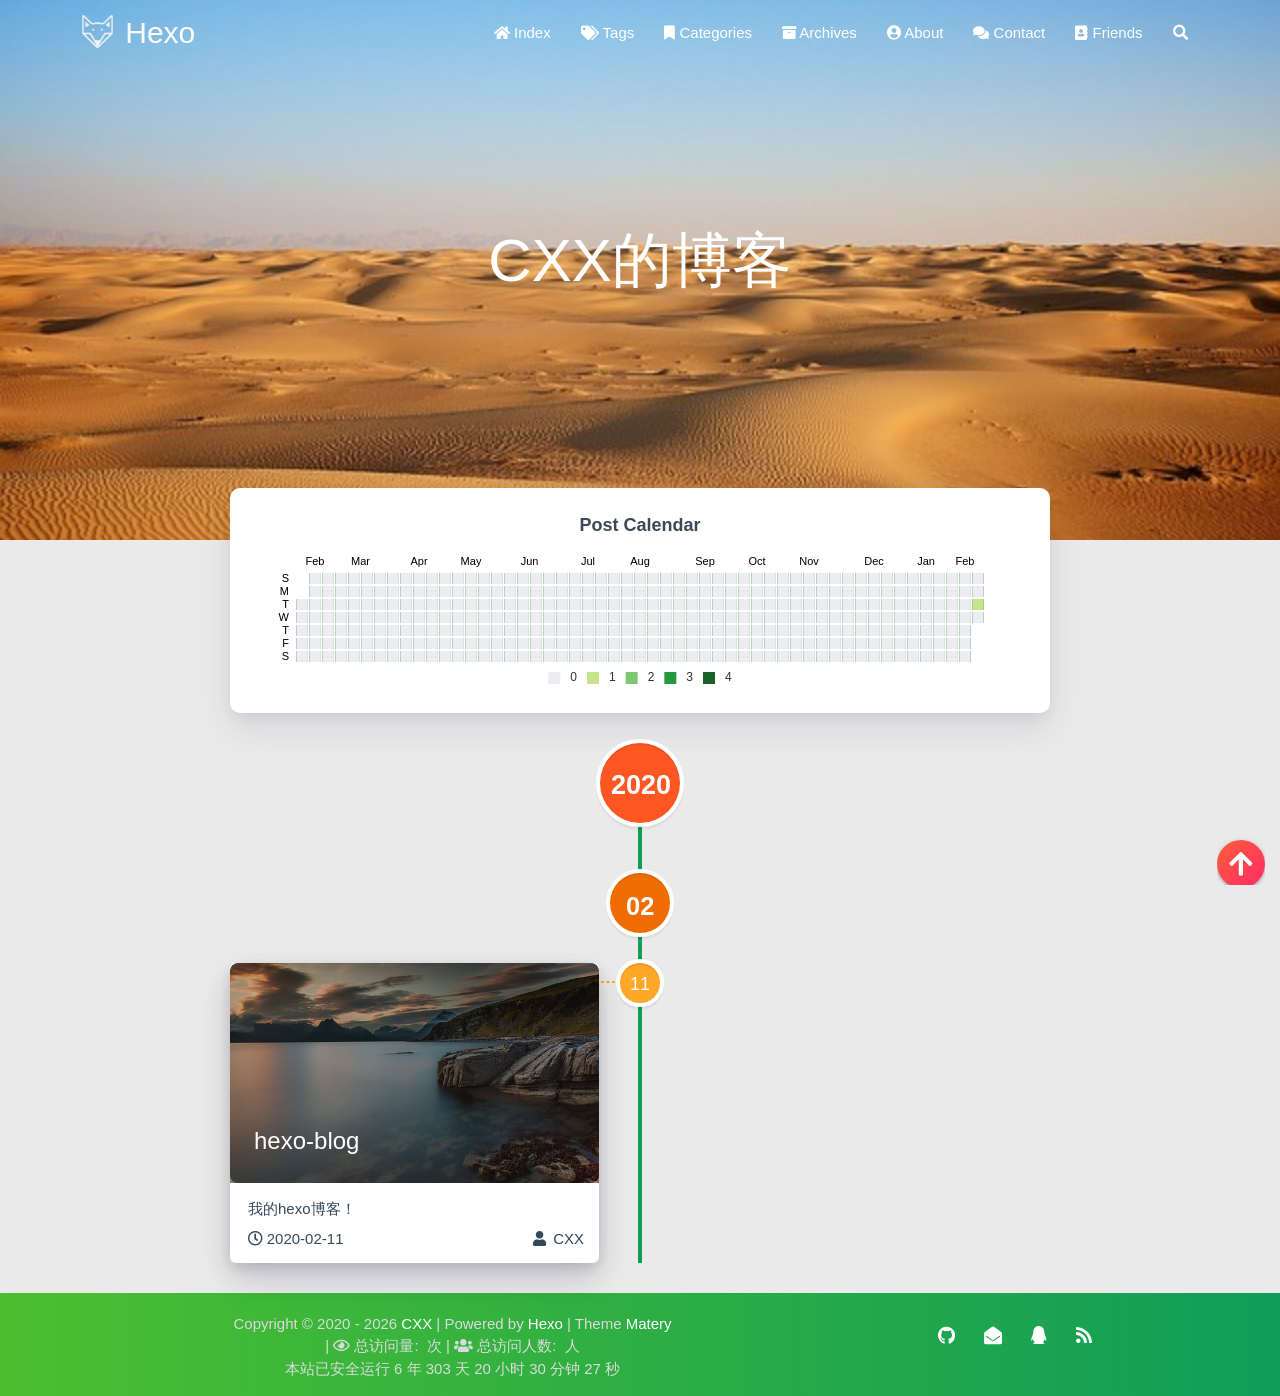
==== archives/index.html @ ce9bef46 "Site updated: 2020-02-12 09:27:45" ====
<!DOCTYPE HTML>
<html lang="">


<head>
    <meta charset="utf-8">
    <meta name="keywords" content="归档, Hexo">
    <meta name="description" content="归档 | Hexo">
    <meta http-equiv="X-UA-Compatible" content="IE=edge">
    <meta name="viewport" content="width=device-width, initial-scale=1.0, user-scalable=no">
    <meta name="renderer" content="webkit|ie-stand|ie-comp">
    <meta name="mobile-web-app-capable" content="yes">
    <meta name="format-detection" content="telephone=no">
    <meta name="apple-mobile-web-app-capable" content="yes">
    <meta name="apple-mobile-web-app-status-bar-style" content="black-translucent">
    <title>归档 | Hexo</title>
    <link rel="icon" type="image/png" href="/favicon.png">

    <link rel="stylesheet" type="text/css" href="/libs/awesome/css/all.css">
    <link rel="stylesheet" type="text/css" href="/libs/materialize/materialize.min.css">
    <link rel="stylesheet" type="text/css" href="/libs/aos/aos.css">
    <link rel="stylesheet" type="text/css" href="/libs/animate/animate.min.css">
    <link rel="stylesheet" type="text/css" href="/libs/lightGallery/css/lightgallery.min.css">
    <link rel="stylesheet" type="text/css" href="/css/matery.css">
    <link rel="stylesheet" type="text/css" href="/css/my.css">

    <script src="/libs/jquery/jquery.min.js"></script>
    
<meta name="generator" content="Hexo 4.2.0"><link rel="stylesheet" href="/css/prism-tomorrow.css" type="text/css"></head>


<body>
    <header class="navbar-fixed">
    <nav id="headNav" class="bg-color nav-transparent">
        <div id="navContainer" class="nav-wrapper container">
            <div class="brand-logo">
                <a href="/" class="waves-effect waves-light">
                    
                    <img src="/medias/logo.png" class="logo-img" alt="LOGO">
                    
                    <span class="logo-span">Hexo</span>
                </a>
            </div>
            

<a href="#" data-target="mobile-nav" class="sidenav-trigger button-collapse"><i class="fas fa-bars"></i></a>
<ul class="right nav-menu">
  
  <li class="hide-on-med-and-down nav-item">
    
    <a href="/" class="waves-effect waves-light">
      
      <i class="fas fa-home" style="zoom: 0.6;"></i>
      
      <span>Index</span>
    </a>
    
  </li>
  
  <li class="hide-on-med-and-down nav-item">
    
    <a href="/tags" class="waves-effect waves-light">
      
      <i class="fas fa-tags" style="zoom: 0.6;"></i>
      
      <span>Tags</span>
    </a>
    
  </li>
  
  <li class="hide-on-med-and-down nav-item">
    
    <a href="/categories" class="waves-effect waves-light">
      
      <i class="fas fa-bookmark" style="zoom: 0.6;"></i>
      
      <span>Categories</span>
    </a>
    
  </li>
  
  <li class="hide-on-med-and-down nav-item">
    
    <a href="/archives" class="waves-effect waves-light">
      
      <i class="fas fa-archive" style="zoom: 0.6;"></i>
      
      <span>Archives</span>
    </a>
    
  </li>
  
  <li class="hide-on-med-and-down nav-item">
    
    <a href="/about" class="waves-effect waves-light">
      
      <i class="fas fa-user-circle" style="zoom: 0.6;"></i>
      
      <span>About</span>
    </a>
    
  </li>
  
  <li class="hide-on-med-and-down nav-item">
    
    <a href="/contact" class="waves-effect waves-light">
      
      <i class="fas fa-comments" style="zoom: 0.6;"></i>
      
      <span>Contact</span>
    </a>
    
  </li>
  
  <li class="hide-on-med-and-down nav-item">
    
    <a href="/friends" class="waves-effect waves-light">
      
      <i class="fas fa-address-book" style="zoom: 0.6;"></i>
      
      <span>Friends</span>
    </a>
    
  </li>
  
  <li>
    <a href="#searchModal" class="modal-trigger waves-effect waves-light">
      <i id="searchIcon" class="fas fa-search" title="搜索" style="zoom: 0.85;"></i>
    </a>
  </li>
</ul>

<div id="mobile-nav" class="side-nav sidenav">

    <div class="mobile-head bg-color">
        
        <img src="/medias/logo.png" class="logo-img circle responsive-img">
        
        <div class="logo-name">Hexo</div>
        <div class="logo-desc">
            
            Never really desperate, only the lost of the soul.
            
        </div>
    </div>

    

    <ul class="menu-list mobile-menu-list">
        
        <li class="m-nav-item">
	  
		<a href="/" class="waves-effect waves-light">
			
			    <i class="fa-fw fas fa-home"></i>
			
			Index
		</a>
          
        </li>
        
        <li class="m-nav-item">
	  
		<a href="/tags" class="waves-effect waves-light">
			
			    <i class="fa-fw fas fa-tags"></i>
			
			Tags
		</a>
          
        </li>
        
        <li class="m-nav-item">
	  
		<a href="/categories" class="waves-effect waves-light">
			
			    <i class="fa-fw fas fa-bookmark"></i>
			
			Categories
		</a>
          
        </li>
        
        <li class="m-nav-item">
	  
		<a href="/archives" class="waves-effect waves-light">
			
			    <i class="fa-fw fas fa-archive"></i>
			
			Archives
		</a>
          
        </li>
        
        <li class="m-nav-item">
	  
		<a href="/about" class="waves-effect waves-light">
			
			    <i class="fa-fw fas fa-user-circle"></i>
			
			About
		</a>
          
        </li>
        
        <li class="m-nav-item">
	  
		<a href="/contact" class="waves-effect waves-light">
			
			    <i class="fa-fw fas fa-comments"></i>
			
			Contact
		</a>
          
        </li>
        
        <li class="m-nav-item">
	  
		<a href="/friends" class="waves-effect waves-light">
			
			    <i class="fa-fw fas fa-address-book"></i>
			
			Friends
		</a>
          
        </li>
        
        
        <li><div class="divider"></div></li>
        <li>
            <a href="https://github.com/blinkfox/hexo-theme-matery" class="waves-effect waves-light" target="_blank">
                <i class="fab fa-github-square fa-fw"></i>Fork Me
            </a>
        </li>
        
    </ul>
</div>

        </div>

        
            <style>
    .nav-transparent .github-corner {
        display: none !important;
    }

    .github-corner {
        position: absolute;
        z-index: 10;
        top: 0;
        right: 0;
        border: 0;
        transform: scale(1.1);
    }

    .github-corner svg {
        color: #0f9d58;
        fill: #fff;
        height: 64px;
        width: 64px;
    }

    .github-corner:hover .octo-arm {
        animation: a 0.56s ease-in-out;
    }

    .github-corner .octo-arm {
        animation: none;
    }

    @keyframes a {
        0%,
        to {
            transform: rotate(0);
        }
        20%,
        60% {
            transform: rotate(-25deg);
        }
        40%,
        80% {
            transform: rotate(10deg);
        }
    }
</style>

<a href="https://github.com/blinkfox/hexo-theme-matery" class="github-corner tooltipped hide-on-med-and-down" target="_blank"
   data-tooltip="Fork Me" data-position="left" data-delay="50">
    <svg viewBox="0 0 250 250" aria-hidden="true">
        <path d="M0,0 L115,115 L130,115 L142,142 L250,250 L250,0 Z"></path>
        <path d="M128.3,109.0 C113.8,99.7 119.0,89.6 119.0,89.6 C122.0,82.7 120.5,78.6 120.5,78.6 C119.2,72.0 123.4,76.3 123.4,76.3 C127.3,80.9 125.5,87.3 125.5,87.3 C122.9,97.6 130.6,101.9 134.4,103.2"
              fill="currentColor" style="transform-origin: 130px 106px;" class="octo-arm"></path>
        <path d="M115.0,115.0 C114.9,115.1 118.7,116.5 119.8,115.4 L133.7,101.6 C136.9,99.2 139.9,98.4 142.2,98.6 C133.8,88.0 127.5,74.4 143.8,58.0 C148.5,53.4 154.0,51.2 159.7,51.0 C160.3,49.4 163.2,43.6 171.4,40.1 C171.4,40.1 176.1,42.5 178.8,56.2 C183.1,58.6 187.2,61.8 190.9,65.4 C194.5,69.0 197.7,73.2 200.1,77.6 C213.8,80.2 216.3,84.9 216.3,84.9 C212.7,93.1 206.9,96.0 205.4,96.6 C205.1,102.4 203.0,107.8 198.3,112.5 C181.9,128.9 168.3,122.5 157.7,114.1 C157.9,116.9 156.7,120.9 152.7,124.9 L141.0,136.5 C139.8,137.7 141.6,141.9 141.8,141.8 Z"
              fill="currentColor" class="octo-body"></path>
    </svg>
</a>
        
    </nav>

</header>

    <div class="bg-cover pd-header about-cover">
    <div class="container">
    <div class="row">
    <div class="col s10 offset-s1 m8 offset-m2 l8 offset-l2">
        <div class="brand">
            <div class="title center-align">
                
                CXX的博客
                
            </div>

            <div class="description center-align">
                
                
                
            </div>
        </div>
    </div>
</div>


<script>
    // 每天切换 banner 图.  Switch banner image every day.
    $('.bg-cover').css('background-image', 'url(/medias/banner/' + new Date().getDay() + '.jpg)');
</script>


    </div>
</div>

<main class="content">

    
    <div class="container archive-calendar">
    <div class="card">
        <div id="post-calendar" class="card-content"></div>
    </div>
</div>

<script type="text/javascript" src="/libs/echarts/echarts.min.js"></script>
<script type="text/javascript">
    let myChart = echarts.init(document.getElementById('post-calendar'));

    

    let option = {
        title: {
            top: 0,
            text: 'Post Calendar',
            left: 'center',
            textStyle: {
                color: '#3C4858'
            }
        },
        tooltip: {
            padding: 10,
            backgroundColor: '#555',
            borderColor: '#777',
            borderWidth: 1,
            formatter: function (obj) {
                var value = obj.value;
                return '<div style="font-size: 14px;">' + value[0] + '：' + value[1] + '</div>';
            }
        },
        visualMap: {
            show: true,
            showLabel: true,
            categories: [0, 1, 2, 3, 4],
            calculable: true,
            inRange: {
                symbol: 'rect',
                color: ['#ebedf0', '#c6e48b', '#7bc96f', '#239a3b', '#196127']
            },
            itemWidth: 12,
            itemHeight: 12,
            orient: 'horizontal',
            left: 'center',
            bottom: 0
        },
        calendar: [{
            left: 'center',
            range: ["2019-02-12", "2020-02-12"],
            cellSize: [13, 13],
            splitLine: {
                show: false
            },
            itemStyle: {
                color: '#196127',
                borderColor: '#fff',
                borderWidth: 2
            },
            yearLabel: {
                show: false
            },
            monthLabel: {
                nameMap: 'en',
                fontSize: 11
            },
            dayLabel: {
                formatter: '{start}  1st',
                nameMap: 'en',
                fontSize: 11
            }
        }],
        series: [{
            type: 'heatmap',
            coordinateSystem: 'calendar',
            calendarIndex: 0,
            data: [["2019-02-12", 0], ["2019-02-13", 0], ["2019-02-14", 0], ["2019-02-15", 0], ["2019-02-16", 0], ["2019-02-17", 0], ["2019-02-18", 0], ["2019-02-19", 0], ["2019-02-20", 0], ["2019-02-21", 0], ["2019-02-22", 0], ["2019-02-23", 0], ["2019-02-24", 0], ["2019-02-25", 0], ["2019-02-26", 0], ["2019-02-27", 0], ["2019-02-28", 0], ["2019-03-01", 0], ["2019-03-02", 0], ["2019-03-03", 0], ["2019-03-04", 0], ["2019-03-05", 0], ["2019-03-06", 0], ["2019-03-07", 0], ["2019-03-08", 0], ["2019-03-09", 0], ["2019-03-10", 0], ["2019-03-11", 0], ["2019-03-12", 0], ["2019-03-13", 0], ["2019-03-14", 0], ["2019-03-15", 0], ["2019-03-16", 0], ["2019-03-17", 0], ["2019-03-18", 0], ["2019-03-19", 0], ["2019-03-20", 0], ["2019-03-21", 0], ["2019-03-22", 0], ["2019-03-23", 0], ["2019-03-24", 0], ["2019-03-25", 0], ["2019-03-26", 0], ["2019-03-27", 0], ["2019-03-28", 0], ["2019-03-29", 0], ["2019-03-30", 0], ["2019-03-31", 0], ["2019-04-01", 0], ["2019-04-02", 0], ["2019-04-03", 0], ["2019-04-04", 0], ["2019-04-05", 0], ["2019-04-06", 0], ["2019-04-07", 0], ["2019-04-08", 0], ["2019-04-09", 0], ["2019-04-10", 0], ["2019-04-11", 0], ["2019-04-12", 0], ["2019-04-13", 0], ["2019-04-14", 0], ["2019-04-15", 0], ["2019-04-16", 0], ["2019-04-17", 0], ["2019-04-18", 0], ["2019-04-19", 0], ["2019-04-20", 0], ["2019-04-21", 0], ["2019-04-22", 0], ["2019-04-23", 0], ["2019-04-24", 0], ["2019-04-25", 0], ["2019-04-26", 0], ["2019-04-27", 0], ["2019-04-28", 0], ["2019-04-29", 0], ["2019-04-30", 0], ["2019-05-01", 0], ["2019-05-02", 0], ["2019-05-03", 0], ["2019-05-04", 0], ["2019-05-05", 0], ["2019-05-06", 0], ["2019-05-07", 0], ["2019-05-08", 0], ["2019-05-09", 0], ["2019-05-10", 0], ["2019-05-11", 0], ["2019-05-12", 0], ["2019-05-13", 0], ["2019-05-14", 0], ["2019-05-15", 0], ["2019-05-16", 0], ["2019-05-17", 0], ["2019-05-18", 0], ["2019-05-19", 0], ["2019-05-20", 0], ["2019-05-21", 0], ["2019-05-22", 0], ["2019-05-23", 0], ["2019-05-24", 0], ["2019-05-25", 0], ["2019-05-26", 0], ["2019-05-27", 0], ["2019-05-28", 0], ["2019-05-29", 0], ["2019-05-30", 0], ["2019-05-31", 0], ["2019-06-01", 0], ["2019-06-02", 0], ["2019-06-03", 0], ["2019-06-04", 0], ["2019-06-05", 0], ["2019-06-06", 0], ["2019-06-07", 0], ["2019-06-08", 0], ["2019-06-09", 0], ["2019-06-10", 0], ["2019-06-11", 0], ["2019-06-12", 0], ["2019-06-13", 0], ["2019-06-14", 0], ["2019-06-15", 0], ["2019-06-16", 0], ["2019-06-17", 0], ["2019-06-18", 0], ["2019-06-19", 0], ["2019-06-20", 0], ["2019-06-21", 0], ["2019-06-22", 0], ["2019-06-23", 0], ["2019-06-24", 0], ["2019-06-25", 0], ["2019-06-26", 0], ["2019-06-27", 0], ["2019-06-28", 0], ["2019-06-29", 0], ["2019-06-30", 0], ["2019-07-01", 0], ["2019-07-02", 0], ["2019-07-03", 0], ["2019-07-04", 0], ["2019-07-05", 0], ["2019-07-06", 0], ["2019-07-07", 0], ["2019-07-08", 0], ["2019-07-09", 0], ["2019-07-10", 0], ["2019-07-11", 0], ["2019-07-12", 0], ["2019-07-13", 0], ["2019-07-14", 0], ["2019-07-15", 0], ["2019-07-16", 0], ["2019-07-17", 0], ["2019-07-18", 0], ["2019-07-19", 0], ["2019-07-20", 0], ["2019-07-21", 0], ["2019-07-22", 0], ["2019-07-23", 0], ["2019-07-24", 0], ["2019-07-25", 0], ["2019-07-26", 0], ["2019-07-27", 0], ["2019-07-28", 0], ["2019-07-29", 0], ["2019-07-30", 0], ["2019-07-31", 0], ["2019-08-01", 0], ["2019-08-02", 0], ["2019-08-03", 0], ["2019-08-04", 0], ["2019-08-05", 0], ["2019-08-06", 0], ["2019-08-07", 0], ["2019-08-08", 0], ["2019-08-09", 0], ["2019-08-10", 0], ["2019-08-11", 0], ["2019-08-12", 0], ["2019-08-13", 0], ["2019-08-14", 0], ["2019-08-15", 0], ["2019-08-16", 0], ["2019-08-17", 0], ["2019-08-18", 0], ["2019-08-19", 0], ["2019-08-20", 0], ["2019-08-21", 0], ["2019-08-22", 0], ["2019-08-23", 0], ["2019-08-24", 0], ["2019-08-25", 0], ["2019-08-26", 0], ["2019-08-27", 0], ["2019-08-28", 0], ["2019-08-29", 0], ["2019-08-30", 0], ["2019-08-31", 0], ["2019-09-01", 0], ["2019-09-02", 0], ["2019-09-03", 0], ["2019-09-04", 0], ["2019-09-05", 0], ["2019-09-06", 0], ["2019-09-07", 0], ["2019-09-08", 0], ["2019-09-09", 0], ["2019-09-10", 0], ["2019-09-11", 0], ["2019-09-12", 0], ["2019-09-13", 0], ["2019-09-14", 0], ["2019-09-15", 0], ["2019-09-16", 0], ["2019-09-17", 0], ["2019-09-18", 0], ["2019-09-19", 0], ["2019-09-20", 0], ["2019-09-21", 0], ["2019-09-22", 0], ["2019-09-23", 0], ["2019-09-24", 0], ["2019-09-25", 0], ["2019-09-26", 0], ["2019-09-27", 0], ["2019-09-28", 0], ["2019-09-29", 0], ["2019-09-30", 0], ["2019-10-01", 0], ["2019-10-02", 0], ["2019-10-03", 0], ["2019-10-04", 0], ["2019-10-05", 0], ["2019-10-06", 0], ["2019-10-07", 0], ["2019-10-08", 0], ["2019-10-09", 0], ["2019-10-10", 0], ["2019-10-11", 0], ["2019-10-12", 0], ["2019-10-13", 0], ["2019-10-14", 0], ["2019-10-15", 0], ["2019-10-16", 0], ["2019-10-17", 0], ["2019-10-18", 0], ["2019-10-19", 0], ["2019-10-20", 0], ["2019-10-21", 0], ["2019-10-22", 0], ["2019-10-23", 0], ["2019-10-24", 0], ["2019-10-25", 0], ["2019-10-26", 0], ["2019-10-27", 0], ["2019-10-28", 0], ["2019-10-29", 0], ["2019-10-30", 0], ["2019-10-31", 0], ["2019-11-01", 0], ["2019-11-02", 0], ["2019-11-03", 0], ["2019-11-04", 0], ["2019-11-05", 0], ["2019-11-06", 0], ["2019-11-07", 0], ["2019-11-08", 0], ["2019-11-09", 0], ["2019-11-10", 0], ["2019-11-11", 0], ["2019-11-12", 0], ["2019-11-13", 0], ["2019-11-14", 0], ["2019-11-15", 0], ["2019-11-16", 0], ["2019-11-17", 0], ["2019-11-18", 0], ["2019-11-19", 0], ["2019-11-20", 0], ["2019-11-21", 0], ["2019-11-22", 0], ["2019-11-23", 0], ["2019-11-24", 0], ["2019-11-25", 0], ["2019-11-26", 0], ["2019-11-27", 0], ["2019-11-28", 0], ["2019-11-29", 0], ["2019-11-30", 0], ["2019-12-01", 0], ["2019-12-02", 0], ["2019-12-03", 0], ["2019-12-04", 0], ["2019-12-05", 0], ["2019-12-06", 0], ["2019-12-07", 0], ["2019-12-08", 0], ["2019-12-09", 0], ["2019-12-10", 0], ["2019-12-11", 0], ["2019-12-12", 0], ["2019-12-13", 0], ["2019-12-14", 0], ["2019-12-15", 0], ["2019-12-16", 0], ["2019-12-17", 0], ["2019-12-18", 0], ["2019-12-19", 0], ["2019-12-20", 0], ["2019-12-21", 0], ["2019-12-22", 0], ["2019-12-23", 0], ["2019-12-24", 0], ["2019-12-25", 0], ["2019-12-26", 0], ["2019-12-27", 0], ["2019-12-28", 0], ["2019-12-29", 0], ["2019-12-30", 0], ["2019-12-31", 0], ["2020-01-01", 0], ["2020-01-02", 0], ["2020-01-03", 0], ["2020-01-04", 0], ["2020-01-05", 0], ["2020-01-06", 0], ["2020-01-07", 0], ["2020-01-08", 0], ["2020-01-09", 0], ["2020-01-10", 0], ["2020-01-11", 0], ["2020-01-12", 0], ["2020-01-13", 0], ["2020-01-14", 0], ["2020-01-15", 0], ["2020-01-16", 0], ["2020-01-17", 0], ["2020-01-18", 0], ["2020-01-19", 0], ["2020-01-20", 0], ["2020-01-21", 0], ["2020-01-22", 0], ["2020-01-23", 0], ["2020-01-24", 0], ["2020-01-25", 0], ["2020-01-26", 0], ["2020-01-27", 0], ["2020-01-28", 0], ["2020-01-29", 0], ["2020-01-30", 0], ["2020-01-31", 0], ["2020-02-01", 0], ["2020-02-02", 0], ["2020-02-03", 0], ["2020-02-04", 0], ["2020-02-05", 0], ["2020-02-06", 0], ["2020-02-07", 0], ["2020-02-08", 0], ["2020-02-09", 0], ["2020-02-10", 0], ["2020-02-11", 1], ["2020-02-12", 0]]
        }]

    };

    myChart.setOption(option);
</script>
    

    

    <div id="cd-timeline" class="container">
        
        <div class="cd-timeline-block">

            
            
            
            <div class="cd-timeline-img year" data-aos="zoom-in-up">
                <a href="/archives/2020">2020</a>
            </div>
            

            
            
            
            <div class="cd-timeline-img month" data-aos="zoom-in-up">
                <a href="/archives/2020/02">02</a>
            </div>
            

            
            <div class="cd-timeline-img day" data-aos="zoom-in-up">
                <span>11</span>
            </div>
            <article class="cd-timeline-content" data-aos="fade-up">
                <div class="article col s12 m6">
                    <div class="card">
                        <a href="/2020/02/11/hexo-blog/">
                            <div class="card-image">
                                
                                
                                <img src="/medias/featureimages/21.jpg" class="responsive-img" alt="hexo-blog">
                                
                                <span class="card-title">hexo-blog</span>
                            </div>
                        </a>
                        <div class="card-content article-content">
                            <div class="summary block-with-text">
                                
                                    我的hexo博客！


                                
                            </div>
                            <div class="publish-info">
                                <span class="publish-date">
                                    <i class="far fa-clock fa-fw icon-date"></i>2020-02-11
                                </span>
                                <span class="publish-author">
                                    
                                    <i class="fas fa-user fa-fw"></i>
                                    CXX
                                    
                                </span>
                            </div>
                        </div>

                        
                    </div>
                </div>
            </article>
        </div>
        
    </div>

</main>




    <footer class="page-footer bg-color">
    
    <div class="container row center-align" style="margin-bottom: 15px !important;">
        <div class="col s12 m8 l8 copy-right">
            Copyright&nbsp;&copy;
            <span id="year">2020</span>
            <a href="http://yoursite.com" target="_blank">CXX</a>
            |&nbsp;Powered by&nbsp;<a href="https://hexo.io/" target="_blank">Hexo</a>
            |&nbsp;Theme&nbsp;<a href="https://github.com/blinkfox/hexo-theme-matery" target="_blank">Matery</a>
            <br>
            
            
            
            
            
            
            <span id="busuanzi_container_site_pv">
                |&nbsp;<i class="far fa-eye"></i>&nbsp;总访问量:&nbsp;<span id="busuanzi_value_site_pv"
                    class="white-color"></span>&nbsp;次
            </span>
            
            
            <span id="busuanzi_container_site_uv">
                |&nbsp;<i class="fas fa-users"></i>&nbsp;总访问人数:&nbsp;<span id="busuanzi_value_site_uv"
                    class="white-color"></span>&nbsp;人
            </span>
            
            <br>
            
            <span id="sitetime">载入运行时间...</span>
            <script>
                function siteTime() {
                    var seconds = 1000;
                    var minutes = seconds * 60;
                    var hours = minutes * 60;
                    var days = hours * 24;
                    var years = days * 365;
                    var today = new Date();
                    var startYear = "2020";
                    var startMonth = "2";
                    var startDate = "09";
                    var startHour = "10";
                    var startMinute = "45";
                    var startSecond = "0";
                    var todayYear = today.getFullYear();
                    var todayMonth = today.getMonth() + 1;
                    var todayDate = today.getDate();
                    var todayHour = today.getHours();
                    var todayMinute = today.getMinutes();
                    var todaySecond = today.getSeconds();
                    var t1 = Date.UTC(startYear, startMonth, startDate, startHour, startMinute, startSecond);
                    var t2 = Date.UTC(todayYear, todayMonth, todayDate, todayHour, todayMinute, todaySecond);
                    var diff = t2 - t1;
                    var diffYears = Math.floor(diff / years);
                    var diffDays = Math.floor((diff / days) - diffYears * 365);
                    var diffHours = Math.floor((diff - (diffYears * 365 + diffDays) * days) / hours);
                    var diffMinutes = Math.floor((diff - (diffYears * 365 + diffDays) * days - diffHours * hours) /
                        minutes);
                    var diffSeconds = Math.floor((diff - (diffYears * 365 + diffDays) * days - diffHours * hours -
                        diffMinutes * minutes) / seconds);
                    if (startYear == todayYear) {
                        document.getElementById("year").innerHTML = todayYear;
                        document.getElementById("sitetime").innerHTML = "本站已安全运行 " + diffDays + " 天 " + diffHours +
                            " 小时 " + diffMinutes + " 分钟 " + diffSeconds + " 秒";
                    } else {
                        document.getElementById("year").innerHTML = startYear + " - " + todayYear;
                        document.getElementById("sitetime").innerHTML = "本站已安全运行 " + diffYears + " 年 " + diffDays +
                            " 天 " + diffHours + " 小时 " + diffMinutes + " 分钟 " + diffSeconds + " 秒";
                    }
                }
                setInterval(siteTime, 1000);
            </script>
            
            <br>
            
        </div>
        <div class="col s12 m4 l4 social-link social-statis">
    <a href="https://github.com/blinkfox" class="tooltipped" target="_blank" data-tooltip="访问我的GitHub" data-position="top" data-delay="50">
        <i class="fab fa-github"></i>
    </a>



    <a href="mailto:1181062873@qq.com" class="tooltipped" target="_blank" data-tooltip="邮件联系我" data-position="top" data-delay="50">
        <i class="fas fa-envelope-open"></i>
    </a>







    <a href="tencent://AddContact/?fromId=50&fromSubId=1&subcmd=all&uin=1181062873" class="tooltipped" target="_blank" data-tooltip="QQ联系我: 1181062873" data-position="top" data-delay="50">
        <i class="fab fa-qq"></i>
    </a>







    <a href="/atom.xml" class="tooltipped" target="_blank" data-tooltip="RSS 订阅" data-position="top" data-delay="50">
        <i class="fas fa-rss"></i>
    </a>

</div>
    </div>
</footer>

<div class="progress-bar"></div>


    <!-- 搜索遮罩框 -->
<div id="searchModal" class="modal">
    <div class="modal-content">
        <div class="search-header">
            <span class="title"><i class="fas fa-search"></i>&nbsp;&nbsp;搜索</span>
            <input type="search" id="searchInput" name="s" placeholder="请输入搜索的关键字"
                   class="search-input">
        </div>
        <div id="searchResult"></div>
    </div>
</div>

<script src="/js/search.js"></script>
<script type="text/javascript">
$(function () {
    searchFunc("/" + "search.xml", 'searchInput', 'searchResult');
});
</script>
    <!-- 回到顶部按钮 -->
<div id="backTop" class="top-scroll">
    <a class="btn-floating btn-large waves-effect waves-light" href="#!">
        <i class="fas fa-arrow-up"></i>
    </a>
</div>


    <script src="/libs/materialize/materialize.min.js"></script>
    <script src="/libs/masonry/masonry.pkgd.min.js"></script>
    <script src="/libs/aos/aos.js"></script>
    <script src="/libs/scrollprogress/scrollProgress.min.js"></script>
    <script src="/libs/lightGallery/js/lightgallery-all.min.js"></script>
    <script src="/js/matery.js"></script>

    <!-- Global site tag (gtag.js) - Google Analytics -->


    <!-- Baidu Analytics -->

    <!-- Baidu Push -->

<script>
    (function () {
        var bp = document.createElement('script');
        var curProtocol = window.location.protocol.split(':')[0];
        if (curProtocol === 'https') {
            bp.src = 'https://zz.bdstatic.com/linksubmit/push.js';
        } else {
            bp.src = 'http://push.zhanzhang.baidu.com/push.js';
        }
        var s = document.getElementsByTagName("script")[0];
        s.parentNode.insertBefore(bp, s);
    })();
</script>

    
    <script src="/libs/others/clicklove.js" async="async"></script>
    
    
    <script async src="/libs/others/busuanzi.pure.mini.js"></script>
    

    

    

    

    

    
    
    
    <script src="/libs/instantpage/instantpage.js" type="module"></script>
    

</body>

</html>
---- libs/lightGallery/css/lightgallery.min.css ----
.lg-sub-html,.lg-toolbar{background-color:rgba(0,0,0,.45)}@font-face{font-family:lg;src:url(../fonts/lg.eot?n1z373);src:url(../fonts/lg.eot?#iefixn1z373) format("embedded-opentype"),url(../fonts/lg.woff?n1z373) format("woff"),url(../fonts/lg.ttf?n1z373) format("truetype"),url(../fonts/lg.svg?n1z373#lg) format("svg");font-weight:400;font-style:normal}.lg-icon{font-family:lg;speak:none;font-style:normal;font-weight:400;font-variant:normal;text-transform:none;line-height:1;-webkit-font-smoothing:antialiased;-moz-osx-font-smoothing:grayscale}.lg-actions .lg-next,.lg-actions .lg-prev{background-color:rgba(0,0,0,.45);border-radius:2px;color:#999;cursor:pointer;display:block;font-size:22px;margin-top:-10px;padding:8px 10px 9px;position:absolute;top:50%;z-index:1080;border:none;outline:0}.lg-actions .lg-next.disabled,.lg-actions .lg-prev.disabled{pointer-events:none;opacity:.5}.lg-actions .lg-next:hover,.lg-actions .lg-prev:hover{color:#FFF}.lg-actions .lg-next{right:20px}.lg-actions .lg-next:before{content:"\e095"}.lg-actions .lg-prev{left:20px}.lg-actions .lg-prev:after{content:"\e094"}@-webkit-keyframes lg-right-end{0%,100%{left:0}50%{left:-30px}}@-moz-keyframes lg-right-end{0%,100%{left:0}50%{left:-30px}}@-ms-keyframes lg-right-end{0%,100%{left:0}50%{left:-30px}}@keyframes lg-right-end{0%,100%{left:0}50%{left:-30px}}@-webkit-keyframes lg-left-end{0%,100%{left:0}50%{left:30px}}@-moz-keyframes lg-left-end{0%,100%{left:0}50%{left:30px}}@-ms-keyframes lg-left-end{0%,100%{left:0}50%{left:30px}}@keyframes lg-left-end{0%,100%{left:0}50%{left:30px}}.lg-outer.lg-right-end .lg-object{-webkit-animation:lg-right-end .3s;-o-animation:lg-right-end .3s;animation:lg-right-end .3s;position:relative}.lg-outer.lg-left-end .lg-object{-webkit-animation:lg-left-end .3s;-o-animation:lg-left-end .3s;animation:lg-left-end .3s;position:relative}.lg-toolbar{z-index:1082;left:0;position:absolute;top:0;width:100%}.lg-toolbar .lg-icon{color:#999;cursor:pointer;float:right;font-size:24px;height:47px;line-height:27px;padding:10px 0;text-align:center;width:50px;text-decoration:none!important;outline:0;-webkit-transition:color .2s linear;-o-transition:color .2s linear;transition:color .2s linear}.lg-toolbar .lg-icon:hover{color:#FFF}.lg-toolbar .lg-close:after{content:"\e070"}.lg-toolbar .lg-download:after{content:"\e0f2"}.lg-sub-html{bottom:0;color:#EEE;font-size:16px;left:0;padding:10px 40px;position:fixed;right:0;text-align:center;z-index:1080}.lg-sub-html h4{margin:0;font-size:13px;font-weight:700}.lg-sub-html p{font-size:12px;margin:5px 0 0}#lg-counter{color:#999;display:inline-block;font-size:16px;padding-left:20px;padding-top:12px;vertical-align:middle}.lg-next,.lg-prev,.lg-toolbar{opacity:1;-webkit-transition:-webkit-transform .35s cubic-bezier(0,0,.25,1) 0s,opacity .35s cubic-bezier(0,0,.25,1) 0s,color .2s linear;-moz-transition:-moz-transform .35s cubic-bezier(0,0,.25,1) 0s,opacity .35s cubic-bezier(0,0,.25,1) 0s,color .2s linear;-o-transition:-o-transform .35s cubic-bezier(0,0,.25,1) 0s,opacity .35s cubic-bezier(0,0,.25,1) 0s,color .2s linear;transition:transform .35s cubic-bezier(0,0,.25,1) 0s,opacity .35s cubic-bezier(0,0,.25,1) 0s,color .2s linear}.lg-hide-items .lg-prev{opacity:0;-webkit-transform:translate3d(-10px,0,0);transform:translate3d(-10px,0,0)}.lg-hide-items .lg-next{opacity:0;-webkit-transform:translate3d(10px,0,0);transform:translate3d(10px,0,0)}.lg-hide-items .lg-toolbar{opacity:0;-webkit-transform:translate3d(0,-10px,0);transform:translate3d(0,-10px,0)}body:not(.lg-from-hash) .lg-outer.lg-start-zoom .lg-object{-webkit-transform:scale3d(.5,.5,.5);transform:scale3d(.5,.5,.5);opacity:0;-webkit-transition:-webkit-transform 250ms cubic-bezier(0,0,.25,1) 0s,opacity 250ms cubic-bezier(0,0,.25,1)!important;-moz-transition:-moz-transform 250ms cubic-bezier(0,0,.25,1) 0s,opacity 250ms cubic-bezier(0,0,.25,1)!important;-o-transition:-o-transform 250ms cubic-bezier(0,0,.25,1) 0s,opacity 250ms cubic-bezier(0,0,.25,1)!important;transition:transform 250ms cubic-bezier(0,0,.25,1) 0s,opacity 250ms cubic-bezier(0,0,.25,1)!important;-webkit-transform-origin:50% 50%;-moz-transform-origin:50% 50%;-ms-transform-origin:50% 50%;transform-origin:50% 50%}body:not(.lg-from-hash) .lg-outer.lg-start-zoom .lg-item.lg-complete .lg-object{-webkit-transform:scale3d(1,1,1);transform:scale3d(1,1,1);opacity:1}.lg-outer .lg-thumb-outer{background-color:#0D0A0A;bottom:0;position:absolute;width:100%;z-index:1080;max-height:350px;-webkit-transform:translate3d(0,100%,0);transform:translate3d(0,100%,0);-webkit-transition:-webkit-transform .25s cubic-bezier(0,0,.25,1) 0s;-moz-transition:-moz-transform .25s cubic-bezier(0,0,.25,1) 0s;-o-transition:-o-transform .25s cubic-bezier(0,0,.25,1) 0s;transition:transform .25s cubic-bezier(0,0,.25,1) 0s}.lg-outer .lg-thumb-outer.lg-grab .lg-thumb-item{cursor:-webkit-grab;cursor:-moz-grab;cursor:-o-grab;cursor:-ms-grab;cursor:grab}.lg-outer .lg-thumb-outer.lg-grabbing .lg-thumb-item{cursor:move;cursor:-webkit-grabbing;cursor:-moz-grabbing;cursor:-o-grabbing;cursor:-ms-grabbing;cursor:grabbing}.lg-outer .lg-thumb-outer.lg-dragging .lg-thumb{-webkit-transition-duration:0s!important;transition-duration:0s!important}.lg-outer.lg-thumb-open .lg-thumb-outer{-webkit-transform:translate3d(0,0,0);transform:translate3d(0,0,0)}.lg-outer .lg-thumb{padding:10px 0;height:100%;margin-bottom:-5px}.lg-outer .lg-thumb-item{cursor:pointer;float:left;overflow:hidden;height:100%;border:2px solid #FFF;border-radius:4px;margin-bottom:5px}@media (min-width:1025px){.lg-outer .lg-thumb-item{-webkit-transition:border-color .25s ease;-o-transition:border-color .25s ease;transition:border-color .25s ease}}.lg-outer .lg-thumb-item.active,.lg-outer .lg-thumb-item:hover{border-color:#a90707}.lg-outer .lg-thumb-item img{width:100%;height:100%;object-fit:cover}.lg-outer.lg-has-thumb .lg-item{padding-bottom:120px}.lg-outer.lg-can-toggle .lg-item{padding-bottom:0}.lg-outer.lg-pull-caption-up .lg-sub-html{-webkit-transition:bottom .25s ease;-o-transition:bottom .25s ease;transition:bottom .25s ease}.lg-outer.lg-pull-caption-up.lg-thumb-open .lg-sub-html{bottom:100px}.lg-outer .lg-toogle-thumb{background-color:#0D0A0A;border-radius:2px 2px 0 0;color:#999;cursor:pointer;font-size:24px;height:39px;line-height:27px;padding:5px 0;position:absolute;right:20px;text-align:center;top:-39px;width:50px}.lg-outer .lg-toogle-thumb:hover,.lg-outer.lg-dropdown-active #lg-share{color:#FFF}.lg-outer .lg-toogle-thumb:after{content:"\e1ff"}.lg-outer .lg-video-cont{display:inline-block;vertical-align:middle;max-width:1140px;max-height:100%;width:100%;padding:0 5px}.lg-outer .lg-video{width:100%;height:0;padding-bottom:56.25%;overflow:hidden;position:relative}.lg-outer .lg-video .lg-object{display:inline-block;position:absolute;top:0;left:0;width:100%!important;height:100%!important}.lg-outer .lg-video .lg-video-play{width:84px;height:59px;position:absolute;left:50%;top:50%;margin-left:-42px;margin-top:-30px;z-index:1080;cursor:pointer}.lg-outer .lg-has-iframe .lg-video{-webkit-overflow-scrolling:touch;overflow:auto}.lg-outer .lg-has-vimeo .lg-video-play{background:url(../img/vimeo-play.png) no-repeat}.lg-outer .lg-has-vimeo:hover .lg-video-play{background:url(../img/vimeo-play.png) 0 -58px no-repeat}.lg-outer .lg-has-html5 .lg-video-play{background:url(../img/video-play.png) no-repeat;height:64px;margin-left:-32px;margin-top:-32px;width:64px;opacity:.8}.lg-outer .lg-has-html5:hover .lg-video-play{opacity:1}.lg-outer .lg-has-youtube .lg-video-play{background:url(../img/youtube-play.png) no-repeat}.lg-outer .lg-has-youtube:hover .lg-video-play{background:url(../img/youtube-play.png) 0 -60px no-repeat}.lg-outer .lg-video-object{width:100%!important;height:100%!important;position:absolute;top:0;left:0}.lg-outer .lg-has-video .lg-video-object{visibility:hidden}.lg-outer .lg-has-video.lg-video-playing .lg-object,.lg-outer .lg-has-video.lg-video-playing .lg-video-play{display:none}.lg-outer .lg-has-video.lg-video-playing .lg-video-object{visibility:visible}.lg-progress-bar{background-color:#333;height:5px;left:0;position:absolute;top:0;width:100%;z-index:1083;opacity:0;-webkit-transition:opacity 80ms ease 0s;-moz-transition:opacity 80ms ease 0s;-o-transition:opacity 80ms ease 0s;transition:opacity 80ms ease 0s}.lg-progress-bar .lg-progress{background-color:#a90707;height:5px;width:0}.lg-progress-bar.lg-start .lg-progress{width:100%}.lg-show-autoplay .lg-progress-bar{opacity:1}.lg-autoplay-button:after{content:"\e01d"}.lg-show-autoplay .lg-autoplay-button:after{content:"\e01a"}.lg-outer.lg-css3.lg-zoom-dragging .lg-item.lg-complete.lg-zoomable .lg-image,.lg-outer.lg-css3.lg-zoom-dragging .lg-item.lg-complete.lg-zoomable .lg-img-wrap{-webkit-transition-duration:0s;transition-duration:0s}.lg-outer.lg-use-transition-for-zoom .lg-item.lg-complete.lg-zoomable .lg-img-wrap{-webkit-transition:-webkit-transform .3s cubic-bezier(0,0,.25,1) 0s;-moz-transition:-moz-transform .3s cubic-bezier(0,0,.25,1) 0s;-o-transition:-o-transform .3s cubic-bezier(0,0,.25,1) 0s;transition:transform .3s cubic-bezier(0,0,.25,1) 0s}.lg-outer.lg-use-left-for-zoom .lg-item.lg-complete.lg-zoomable .lg-img-wrap{-webkit-transition:left .3s cubic-bezier(0,0,.25,1) 0s,top .3s cubic-bezier(0,0,.25,1) 0s;-moz-transition:left .3s cubic-bezier(0,0,.25,1) 0s,top .3s cubic-bezier(0,0,.25,1) 0s;-o-transition:left .3s cubic-bezier(0,0,.25,1) 0s,top .3s cubic-bezier(0,0,.25,1) 0s;transition:left .3s cubic-bezier(0,0,.25,1) 0s,top .3s cubic-bezier(0,0,.25,1) 0s}.lg-outer .lg-item.lg-complete.lg-zoomable .lg-img-wrap{-webkit-transform:translate3d(0,0,0);transform:translate3d(0,0,0);-webkit-backface-visibility:hidden;-moz-backface-visibility:hidden;backface-visibility:hidden}.lg-outer .lg-item.lg-complete.lg-zoomable .lg-image{-webkit-transform:scale3d(1,1,1);transform:scale3d(1,1,1);-webkit-transition:-webkit-transform .3s cubic-bezier(0,0,.25,1) 0s,opacity .15s!important;-moz-transition:-moz-transform .3s cubic-bezier(0,0,.25,1) 0s,opacity .15s!important;-o-transition:-o-transform .3s cubic-bezier(0,0,.25,1) 0s,opacity .15s!important;transition:transform .3s cubic-bezier(0,0,.25,1) 0s,opacity .15s!important;-webkit-transform-origin:0 0;-moz-transform-origin:0 0;-ms-transform-origin:0 0;transform-origin:0 0;-webkit-backface-visibility:hidden;-moz-backface-visibility:hidden;backface-visibility:hidden}#lg-zoom-in:after{content:"\e311"}#lg-actual-size{font-size:20px}#lg-actual-size:after{content:"\e033"}#lg-zoom-out{opacity:.5;pointer-events:none}#lg-zoom-out:after{content:"\e312"}.lg-zoomed #lg-zoom-out{opacity:1;pointer-events:auto}.lg-outer .lg-pager-outer{bottom:60px;left:0;position:absolute;right:0;text-align:center;z-index:1080;height:10px}.lg-outer .lg-pager-outer.lg-pager-hover .lg-pager-cont{overflow:visible}.lg-outer .lg-pager-cont{cursor:pointer;display:inline-block;overflow:hidden;position:relative;vertical-align:top;margin:0 5px}.lg-outer .lg-pager-cont:hover .lg-pager-thumb-cont{opacity:1;-webkit-transform:translate3d(0,0,0);transform:translate3d(0,0,0)}.lg-outer .lg-pager-cont.lg-pager-active .lg-pager{box-shadow:0 0 0 2px #fff inset}.lg-outer .lg-pager-thumb-cont{background-color:#fff;color:#FFF;bottom:100%;height:83px;left:0;margin-bottom:20px;margin-left:-60px;opacity:0;padding:5px;position:absolute;width:120px;border-radius:3px;-webkit-transition:opacity .15s ease 0s,-webkit-transform .15s ease 0s;-moz-transition:opacity .15s ease 0s,-moz-transform .15s ease 0s;-o-transition:opacity .15s ease 0s,-o-transform .15s ease 0s;transition:opacity .15s ease 0s,transform .15s ease 0s;-webkit-transform:translate3d(0,5px,0);transform:translate3d(0,5px,0)}.lg-outer .lg-pager-thumb-cont img{width:100%;height:100%}.lg-outer .lg-pager{background-color:rgba(255,255,255,.5);border-radius:50%;box-shadow:0 0 0 8px rgba(255,255,255,.7) inset;display:block;height:12px;-webkit-transition:box-shadow .3s ease 0s;-o-transition:box-shadow .3s ease 0s;transition:box-shadow .3s ease 0s;width:12px}.lg-outer .lg-pager:focus,.lg-outer .lg-pager:hover{box-shadow:0 0 0 8px #fff inset}.lg-outer .lg-caret{border-left:10px solid transparent;border-right:10px solid transparent;border-top:10px dashed;bottom:-10px;display:inline-block;height:0;left:50%;margin-left:-5px;position:absolute;vertical-align:middle;width:0}.lg-fullscreen:after{content:"\e20c"}.lg-fullscreen-on .lg-fullscreen:after{content:"\e20d"}.lg-outer #lg-dropdown-overlay{background-color:rgba(0,0,0,.25);bottom:0;cursor:default;left:0;position:fixed;right:0;top:0;z-index:1081;opacity:0;visibility:hidden;-webkit-transition:visibility 0s linear .18s,opacity .18s linear 0s;-o-transition:visibility 0s linear .18s,opacity .18s linear 0s;transition:visibility 0s linear .18s,opacity .18s linear 0s}.lg-outer.lg-dropdown-active #lg-dropdown-overlay,.lg-outer.lg-dropdown-active .lg-dropdown{-webkit-transition-delay:0s;transition-delay:0s;-moz-transform:translate3d(0,0,0);-o-transform:translate3d(0,0,0);-ms-transform:translate3d(0,0,0);-webkit-transform:translate3d(0,0,0);transform:translate3d(0,0,0);opacity:1;visibility:visible}.lg-outer .lg-dropdown{background-color:#fff;border-radius:2px;font-size:14px;list-style-type:none;margin:0;padding:10px 0;position:absolute;right:0;text-align:left;top:50px;opacity:0;visibility:hidden;-moz-transform:translate3d(0,5px,0);-o-transform:translate3d(0,5px,0);-ms-transform:translate3d(0,5px,0);-webkit-transform:translate3d(0,5px,0);transform:translate3d(0,5px,0);-webkit-transition:-webkit-transform .18s linear 0s,visibility 0s linear .5s,opacity .18s linear 0s;-moz-transition:-moz-transform .18s linear 0s,visibility 0s linear .5s,opacity .18s linear 0s;-o-transition:-o-transform .18s linear 0s,visibility 0s linear .5s,opacity .18s linear 0s;transition:transform .18s linear 0s,visibility 0s linear .5s,opacity .18s linear 0s}.lg-outer .lg-dropdown:after{content:"";display:block;height:0;width:0;position:absolute;border:8px solid transparent;border-bottom-color:#FFF;right:16px;top:-16px}.lg-outer .lg-dropdown>li:last-child{margin-bottom:0}.lg-outer .lg-dropdown>li:hover .lg-icon,.lg-outer .lg-dropdown>li:hover a{color:#333}.lg-outer .lg-dropdown a{color:#333;display:block;white-space:pre;padding:4px 12px;font-family:"Open Sans","Helvetica Neue",Helvetica,Arial,sans-serif;font-size:12px}.lg-outer .lg-dropdown a:hover{background-color:rgba(0,0,0,.07)}.lg-outer .lg-dropdown .lg-dropdown-text{display:inline-block;line-height:1;margin-top:-3px;vertical-align:middle}.lg-outer .lg-dropdown .lg-icon{color:#333;display:inline-block;float:none;font-size:20px;height:auto;line-height:1;margin-right:8px;padding:0;vertical-align:middle;width:auto}.lg-outer,.lg-outer .lg,.lg-outer .lg-inner{width:100%;height:100%}.lg-outer #lg-share{position:relative}.lg-outer #lg-share:after{content:"\e80d"}.lg-outer #lg-share-facebook .lg-icon{color:#3b5998}.lg-outer #lg-share-facebook .lg-icon:after{content:"\e901"}.lg-outer #lg-share-twitter .lg-icon{color:#00aced}.lg-outer #lg-share-twitter .lg-icon:after{content:"\e904"}.lg-outer #lg-share-googleplus .lg-icon{color:#dd4b39}.lg-outer #lg-share-googleplus .lg-icon:after{content:"\e902"}.lg-outer #lg-share-pinterest .lg-icon{color:#cb2027}.lg-outer #lg-share-pinterest .lg-icon:after{content:"\e903"}.lg-group:after{content:"";display:table;clear:both}.lg-outer{position:fixed;top:0;left:0;z-index:1050;text-align:left;opacity:0;-webkit-transition:opacity .15s ease 0s;-o-transition:opacity .15s ease 0s;transition:opacity .15s ease 0s}.lg-outer *{-webkit-box-sizing:border-box;-moz-box-sizing:border-box;box-sizing:border-box}.lg-outer.lg-visible{opacity:1}.lg-outer.lg-css3 .lg-item.lg-current,.lg-outer.lg-css3 .lg-item.lg-next-slide,.lg-outer.lg-css3 .lg-item.lg-prev-slide{-webkit-transition-duration:inherit!important;transition-duration:inherit!important;-webkit-transition-timing-function:inherit!important;transition-timing-function:inherit!important}.lg-outer.lg-css3.lg-dragging .lg-item.lg-current,.lg-outer.lg-css3.lg-dragging .lg-item.lg-next-slide,.lg-outer.lg-css3.lg-dragging .lg-item.lg-prev-slide{-webkit-transition-duration:0s!important;transition-duration:0s!important;opacity:1}.lg-outer.lg-grab img.lg-object{cursor:-webkit-grab;cursor:-moz-grab;cursor:-o-grab;cursor:-ms-grab;cursor:grab}.lg-outer.lg-grabbing img.lg-object{cursor:move;cursor:-webkit-grabbing;cursor:-moz-grabbing;cursor:-o-grabbing;cursor:-ms-grabbing;cursor:grabbing}.lg-outer .lg{position:relative;overflow:hidden;margin-left:auto;margin-right:auto;max-width:100%;max-height:100%}.lg-outer .lg-inner{position:absolute;left:0;top:0;white-space:nowrap}.lg-outer .lg-item{background:url(../img/loading.gif) center center no-repeat;display:none!important}.lg-outer.lg-css .lg-current,.lg-outer.lg-css3 .lg-current,.lg-outer.lg-css3 .lg-next-slide,.lg-outer.lg-css3 .lg-prev-slide{display:inline-block!important}.lg-outer .lg-img-wrap,.lg-outer .lg-item{display:inline-block;text-align:center;position:absolute;width:100%;height:100%}.lg-outer .lg-img-wrap:before,.lg-outer .lg-item:before{content:"";display:inline-block;height:50%;width:1px;margin-right:-1px}.lg-outer .lg-img-wrap{position:absolute;padding:0 5px;left:0;right:0;top:0;bottom:0}.lg-outer .lg-item.lg-complete{background-image:none}.lg-outer .lg-item.lg-current{z-index:1060}.lg-outer .lg-image{display:inline-block;vertical-align:middle;max-width:100%;max-height:100%;width:auto!important;height:auto!important}.lg-outer.lg-show-after-load .lg-item .lg-object,.lg-outer.lg-show-after-load .lg-item .lg-video-play{opacity:0;-webkit-transition:opacity .15s ease 0s;-o-transition:opacity .15s ease 0s;transition:opacity .15s ease 0s}.lg-outer.lg-show-after-load .lg-item.lg-complete .lg-object,.lg-outer.lg-show-after-load .lg-item.lg-complete .lg-video-play{opacity:1}.lg-outer .lg-empty-html,.lg-outer.lg-hide-download #lg-download{display:none}.lg-backdrop{position:fixed;top:0;left:0;right:0;bottom:0;z-index:1040;background-color:#000;opacity:0;-webkit-transition:opacity .15s ease 0s;-o-transition:opacity .15s ease 0s;transition:opacity .15s ease 0s}.lg-backdrop.in{opacity:1}.lg-css3.lg-no-trans .lg-current,.lg-css3.lg-no-trans .lg-next-slide,.lg-css3.lg-no-trans .lg-prev-slide{-webkit-transition:none 0s ease 0s!important;-moz-transition:none 0s ease 0s!important;-o-transition:none 0s ease 0s!important;transition:none 0s ease 0s!important}.lg-css3.lg-use-css3 .lg-item,.lg-css3.lg-use-left .lg-item{-webkit-backface-visibility:hidden;-moz-backface-visibility:hidden;backface-visibility:hidden}.lg-css3.lg-fade .lg-item{opacity:0}.lg-css3.lg-fade .lg-item.lg-current{opacity:1}.lg-css3.lg-fade .lg-item.lg-current,.lg-css3.lg-fade .lg-item.lg-next-slide,.lg-css3.lg-fade .lg-item.lg-prev-slide{-webkit-transition:opacity .1s ease 0s;-moz-transition:opacity .1s ease 0s;-o-transition:opacity .1s ease 0s;transition:opacity .1s ease 0s}.lg-css3.lg-slide.lg-use-css3 .lg-item{opacity:0}.lg-css3.lg-slide.lg-use-css3 .lg-item.lg-prev-slide{-webkit-transform:translate3d(-100%,0,0);transform:translate3d(-100%,0,0)}.lg-css3.lg-slide.lg-use-css3 .lg-item.lg-next-slide{-webkit-transform:translate3d(100%,0,0);transform:translate3d(100%,0,0)}.lg-css3.lg-slide.lg-use-css3 .lg-item.lg-current{-webkit-transform:translate3d(0,0,0);transform:translate3d(0,0,0);opacity:1}.lg-css3.lg-slide.lg-use-css3 .lg-item.lg-current,.lg-css3.lg-slide.lg-use-css3 .lg-item.lg-next-slide,.lg-css3.lg-slide.lg-use-css3 .lg-item.lg-prev-slide{-webkit-transition:-webkit-transform 1s cubic-bezier(0,0,.25,1) 0s,opacity .1s ease 0s;-moz-transition:-moz-transform 1s cubic-bezier(0,0,.25,1) 0s,opacity .1s ease 0s;-o-transition:-o-transform 1s cubic-bezier(0,0,.25,1) 0s,opacity .1s ease 0s;transition:transform 1s cubic-bezier(0,0,.25,1) 0s,opacity .1s ease 0s}.lg-css3.lg-slide.lg-use-left .lg-item{opacity:0;position:absolute;left:0}.lg-css3.lg-slide.lg-use-left .lg-item.lg-prev-slide{left:-100%}.lg-css3.lg-slide.lg-use-left .lg-item.lg-next-slide{left:100%}.lg-css3.lg-slide.lg-use-left .lg-item.lg-current{left:0;opacity:1}.lg-css3.lg-slide.lg-use-left .lg-item.lg-current,.lg-css3.lg-slide.lg-use-left .lg-item.lg-next-slide,.lg-css3.lg-slide.lg-use-left .lg-item.lg-prev-slide{-webkit-transition:left 1s cubic-bezier(0,0,.25,1) 0s,opacity .1s ease 0s;-moz-transition:left 1s cubic-bezier(0,0,.25,1) 0s,opacity .1s ease 0s;-o-transition:left 1s cubic-bezier(0,0,.25,1) 0s,opacity .1s ease 0s;transition:left 1s cubic-bezier(0,0,.25,1) 0s,opacity .1s ease 0s}
---- css/matery.css ----
/*全局基础样式*/
/*小屏幕下(手机类)的样式*/
@media only screen and (max-width: 601px) {
    .container {
        width: 95%;
    }
}

/*中等屏幕下(平板类)的样式*/
@media only screen and (min-width: 600px) and (max-width: 992px) {
    .container {
        width: 90%;
    }
}

/*大屏幕下(桌面类)的样式*/
@media only screen and (min-width: 993px) {
    .container {
        width: 90%;
        max-width: 1125px;
    }

    .head-container {
        position: absolute;
        padding: 0px 30px;
        width: 100%;
    }

    .post-container {
        width: 90%;
        margin: 0 auto;
        max-width: 1250px;
    }
}

body {
    background-color: #eaeaea;
    margin: 0;
    color: #34495e;
}

h1 {
    margin: 48px 0 22px -5px;
    font-size: 2.0rem;
    font-weight: bold;
    line-height: 2.0rem;
}

h2 {
    margin: 42px 0 18px -5px;
    font-size: 1.8rem;
    font-weight: bold;
    line-height: 1.8rem;
}

h3 {
    margin: 38px 0 15px -4px;
    font-size: 1.6rem;
    font-weight: bold;
    line-height: 1.7rem;
}

h4 {
    margin: 32px 0 12px -4px;
    font-size: 1.45rem;
    font-weight: bold;
    line-height: 1.45rem;
}

h5 {
    margin: 28px 0 8px -4px;
    font-size: 1.2rem;
    font-weight: bold;
    line-height: 1.2rem;
}

h6 {
    margin: 22px 0 4px -4px;
    font-size: 1.1rem;
    line-height: 1.1rem;
}

p {
    font-size: 1rem;
    line-height: 1.5rem;
}

hr {
    margin: 20px 0;
    border: 0;
    border-top: 1px solid #ccc;
}

blockquote {
    border-left: 5px solid #42b983;
    padding: 1rem 0.8rem 0.2rem 0.8rem;
    color: #666;
    background-color: rgba(66, 185, 131, .1);
}

.line-numbers-rows {
    border-right-width: 0px !important;
}

.line-numbers {
    padding: 1.5rem 1.5rem 1.5rem 3.5rem !important;
    margin: 1rem 0 !important;
    background: #272822;
    overflow: auto;
    border-radius: 0.35rem;
    tab-size: 4;
}

pre { 
    /* padding: 1.5rem !important; */ 
    padding: 1.5rem 1.5rem 1.5rem 3.3rem !important; 
    margin: 1rem 0 !important; 
    background: #272822;
    overflow: auto; 
    border-radius: 0.35rem; 
    tab-size: 4; 
} 

code { 
    padding: 1px 5px; 
    font-family: Inconsolata, Monaco, Consolas, 'Courier New', Courier, monospace;
    /* font-size: 0.91rem; */ 
    color: #e96900; 
    background-color: #f8f8f8; 
    border-radius: 2px; 
}

.code-area::after {
    content: " ";
    position: absolute;
    border-radius: 50%;
    background: #ff5f56;
    width: 12px;
    height: 12px;
    top: 0;
    left: 12px;
    margin-top: 12px;
    -webkit-box-shadow: 20px 0 #ffbd2e, 40px 0 #27c93f;
    box-shadow: 20px 0 #ffbd2e, 40px 0 #27c93f;
}



.code_copy {
    position: absolute;
    top: 0.7rem;
    right: 25px;
    z-index: 1;
    filter: invert(50%);
    cursor: pointer;
}

.codecopy_notice {
    position: absolute;
    top: 0.7rem;
    right: 6px;
    z-index: 1;
    filter: invert(50%);
    opacity: 0;
}

.code_lang {
    position: absolute;
    top: 1.2rem;
    right: 46px;
    line-height: 0;
    font-weight: bold;
    font-family: normal;
    z-index: 1;
    filter: invert(50%);
    cursor: pointer;
}

.code-expand {
    position: absolute;
    top: 4px;
    right: 0px;
    filter: invert(50%);
    padding: 7px;
    z-index: 999 !important;
    cursor: pointer;
    transition: all .3s;
    transform: rotate(0deg);
}

.code-closed .code-expand {
    transform: rotate(-180deg) !important;
    transition: all .3s;
}

.code-closed pre::before {
    height: 0px;
}

pre code {
    padding: 0;
    color: #e8eaf6;
    background-color: #272822;
}

pre[class*="language-"] {
    padding: 1.2em;
    margin: .5em 0;
}

code[class*="language-"],
pre[class*="language-"] {
    color: #e8eaf6;
    white-space: pre-wrap !important;
}

b,
strong {
    font-weight: bold;
}

dfn {
    font-style: italic;
}

small {
    font-size: 85%;
}

cite {
    font-style: normal;
}

mark {
    background-color: #fcf8e3;
    padding: .2em;
}

.card {
    border-radius: 10px;
    box-shadow: 0 15px 35px rgba(50, 50, 93, .1), 0 5px 15px rgba(0, 0, 0, .07) !important;
}

.card .card-image img {
    border-radius: 8px 8px 0 0;
    /* 修改文章列表图片填充样式为 cover 以覆盖整个区域而不会被缩放 */
    object-fit: cover;
}

.container .row {
    margin-bottom: 0;
}

.bg-color {
    background-image: linear-gradient(to right, #4cbf30 0%, #0f9d58 100%);
}

.text-color {
    color: #0f9d58 !important;
}

.white-color {
    color: #fff;
}

.progress-bar {
    height: 4px;
    position: fixed;
    bottom: 0;
    z-index: 300;
    background: linear-gradient(to right, #4cbf30 0%, #0f9d58 100%);
    opacity: 0.8;
}

.sidenav-overlay {
    z-index: 500;
}

.pd-header {
    margin-top: -64px;
}

header .side-nav {
    width: 240px;
    z-index: 999;
    box-shadow: 0 2px 5px 0 rgba(0, 0, 0, 0.16), 0 7px 10px 0 rgba(0, 0, 0, 0.12);
}

nav {
    box-shadow: 0 2px 5px 0 rgba(0, 0, 0, 0.16), 0 7px 10px 0 rgba(0, 0, 0, 0.12);
}

header .nav-transparent {
    background-color: transparent !important;
    background-image: none;
    box-shadow: none;
}

header nav .brand-span {
    font-size: 1.45rem;
}

header .brand-logo .logo-img {
    height: 45px;
    vertical-align: middle;
    padding-bottom: 6px;
}

header .brand-logo .logo-span {
    font-size: 2rem;
}

/*修改顶部 logo 的文字垂直对齐为 top，避免默认 middle 看起来偏下*/
header .brand-logo .waves-effect {
    vertical-align: top;
}

header .button-collapse i {
    font-size: 1.5rem;
}

header .side-nav .mobile-head {
    padding: 0 15px;
}

header .side-nav .mobile-head img {
    margin-top: 30px;
    width: 75px;
    height: 75px;
}

header .side-nav .mobile-head .logo-name {
    margin-top: -30px;
    padding-left: 10px;
    font-size: 1.5rem;
}

header .side-nav .mobile-head .logo-desc {
    margin-top: -10px;
    padding-left: 10px;
    padding-bottom: 10px;
    font-size: 0.8rem;
    line-height: 1.3rem;
    color: #e3e3e3;
}

header .side-nav .menu-list li {
    padding: 0;
    margin-left: -15px;
}

header .side-nav .menu-list a {
    height: 50px;
    line-height: 50px;
    color: #34495e !important;
}

.mobile-menu-list a i {
    margin-left: 8px !important;
    font-size: 1.16rem;
    color: #34495e !important;
}

header .side-nav .fa-fw {
    width: 3.3rem;
    text-align: left;
}

header .side-nav .social-link {
    position: absolute;
    bottom: 45px;
    padding-left: 15px;
}

.social-link a {
    font-size: 1.2rem;
    display: inline;
    padding: 0 12px;
}

.cover-btns {
    position: relative;
    top: 10vh;
    text-align: center;
}

.cover-btns a {
    margin: 10px 15px;
    padding: 0 35px;
    height: 45px;
    line-height: 45px;
    font-size: 1rem;
    color: #fff;
    border: 1px solid #fff;
    background-color: transparent;
    border-radius: 30px;
    box-shadow: none;
}

.cover-btns a:hover {
    border: 1px solid #f44336;
    background-color: #f44336;
    box-shadow: 0 14px 26px -12px rgba(233, 30, 99, 0.42),
            0 4px 23px 0 rgba(0, 0, 0, 0.12),
            0 8px 10px -5px rgba(233, 30, 99, 0.2);
}

.cover-btns a i {
    font-size: 1.1rem;
    padding-right: 5px;
}

.scroll-down {
    background: #333;
    margin: 100px auto;
    -webkit-animation: scroll-down 1.5s infinite;
    -moz-animation: scroll-down 1.5s infinite;
    -o-animation: scroll-down 1.5s infinite;
    -ms-animation: scroll-down1.5s infinite;
    animation: scroll-down 1.5s infinite;
}

@-moz-keyframes scroll-down {
    0% {
        opacity: 0.4;
        -ms-filter: "progid:DXImageTransform.Microsoft.Alpha(Opacity=40)";
        filter: alpha(opacity=40);
        top: 0;
    }

    50% {
        opacity: 1;
        -ms-filter: none;
        filter: none;
        top: -16px;
    }

    100% {
        opacity: 0.4;
        -ms-filter: "progid:DXImageTransform.Microsoft.Alpha(Opacity=40)";
        filter: alpha(opacity=40);
        top: 0;
    }
}

@-webkit-keyframes scroll-down {
    0% {
        opacity: 0.4;
        -ms-filter: "progid:DXImageTransform.Microsoft.Alpha(Opacity=40)";
        filter: alpha(opacity=40);
        top: 0;
    }

    50% {
        opacity: 1;
        -ms-filter: none;
        filter: none;
        top: -16px;
    }

    100% {
        opacity: 0.4;
        -ms-filter: "progid:DXImageTransform.Microsoft.Alpha(Opacity=40)";
        filter: alpha(opacity=40);
        top: 0;
    }
}

@-o-keyframes scroll-down {
    0% {
        opacity: 0.4;
        -ms-filter: "progid:DXImageTransform.Microsoft.Alpha(Opacity=40)";
        filter: alpha(opacity=40);
        top: 0;
    }

    50% {
        opacity: 1;
        -ms-filter: none;
        filter: none;
        top: -16px;
    }

    100% {
        opacity: 0.4;
        -ms-filter: "progid:DXImageTransform.Microsoft.Alpha(Opacity=40)";
        filter: alpha(opacity=40);
        top: 0;
    }
}

@keyframes scroll-down {
    0% {
        opacity: 0.4;
        -ms-filter: "progid:DXImageTransform.Microsoft.Alpha(Opacity=40)";
        filter: alpha(opacity=40);
        top: 0;
    }

    50% {
        opacity: 1;
        -ms-filter: none;
        filter: none;
        top: -16px;
    }

    100% {
        opacity: 0.4;
        -ms-filter: "progid:DXImageTransform.Microsoft.Alpha(Opacity=40)";
        filter: alpha(opacity=40);
        top: 0;
    }
}

.cover-social-link {
    position: relative;
    top: 23vh;
    width: 100%;
    text-align: center;
}

.cover-social-link a {
    padding: 0 15px;
    font-size: 1.35rem;
    color: #fff;
}

header .go-back {
    float: left;
    position: relative;
    padding-left: 5px;
    padding-right: 5px;
    z-index: 1;
    height: 56px;
}

header .go-back i {
    font-size: 1.6rem;
    font-weight: 200;
    line-height: 56px;
}

/* 背景图效果. */
.bg-cover {
    position: relative;
    display: flex;
    align-items: center;
    height: 60vh;
    padding: 0;
    border: 0;
    overflow: hidden;
    background-position: center center;
    background-size: cover;
    transform: translate3d(0px, 0px, 0px);
}

.index-cover {
    height: 100vh;
}

.post-cover {
    height: 40vh !important;
}

.bg-cover:after {
    -webkit-animation: rainbow 60s infinite;
    animation: rainbow 60s infinite;
}

.bg-cover:before,
.bg-cover:after {
    position: absolute;
    z-index: 1;
    width: 100%;
    height: 100%;
    display: block;
    left: 0;
    top: 0;
    content: "";
}

.bg-cover .container {
    position: relative;
    color: #fff;
    z-index: 2;
}

.bg-cover .title {
    font-size: 4rem;
    line-height: 1.85em;
    margin-bottom: 20px;
    position: relative;
}

.bg-cover .description {
    font-weight: 300;
    font-size: 1.25rem;
    line-height: 1.4em;
    color: #eee;
}

.bg-cover .post-title {
    margin: 0 auto;
    font-size: 2.5rem;
    font-weight: 400;
}

@-webkit-keyframes rainbow {

    0%,
    100% {
        background: rgba(156, 39, 176, 0.75);
        background: linear-gradient(45deg, rgba(156, 39, 176, 0.75) 0%, rgba(156, 39, 176, 0.65) 100%);
        background: -moz-linear-gradient(135deg, rgba(156, 39, 176, 0.75) 0%, rgba(156, 39, 176, 0.65) 100%);
        background: -webkit-linear-gradient(135deg, rgba(156, 39, 176, 0.75) 0%, rgba(156, 39, 176, 0.65) 100%);
    }

    16% {
        background: rgba(132, 13, 121, 0.75);
        background: linear-gradient(45deg, rgba(132, 13, 121, 0.75) 0%, rgba(132, 13, 121, 0.65) 100%);
        background: -moz-linear-gradient(135deg, rgba(132, 13, 121, 0.75) 0%, rgba(132, 13, 121, 0.65) 100%);
        background: -webkit-linear-gradient(135deg, rgba(132, 13, 121, 0.75) 0%, rgba(132, 13, 121, 0.65) 100%);
    }

    32% {
        background: rgba(239, 83, 80, 0.75);
        background: linear-gradient(45deg, rgba(239, 83, 80, 0.75) 0%, rgba(239, 83, 80, 0.65) 100%);
        background: -moz-linear-gradient(135deg, rgba(239, 83, 80, 0.75) 0%, rgba(239, 83, 80, 0.65) 100%);
        background: -webkit-linear-gradient(135deg, rgba(239, 83, 80, 0.75) 0%, rgba(239, 83, 80, 0.65) 100%);
    }

    48% {
        background: rgba(255, 87, 34, 0.75);
        background: linear-gradient(45deg, rgba(255, 87, 34, 0.75) 0%, rgba(255, 87, 34, 0.65) 100%);
        background: -moz-linear-gradient(135deg, rgba(255, 87, 34, 0.75) 0%, rgba(255, 87, 34, 0.65) 100%);
        background: -webkit-linear-gradient(135deg, rgba(255, 87, 34, 0.75) 0%, rgba(255, 87, 34, 0.65) 100%);
    }

    64% {
        background: rgba(255, 160, 0, 0.75);
        background: linear-gradient(45deg, rgba(255, 160, 0, 0.75) 0%, rgba(255, 160, 0, 0.65) 100%);
        background: -moz-linear-gradient(135deg, rgba(255, 160, 0, 0.75) 0%, rgba(255, 112, 66, 0.65) 100%);
        background: -webkit-linear-gradient(135deg, rgba(255, 160, 0, 0.75) 0%, rgba(255, 160, 0, 0.65) 100%);
    }

    80% {
        background: rgba(233, 30, 99, 0.75);
        background: linear-gradient(45deg, rgba(233, 30, 99, 0.75) 0%, rgba(233, 30, 99, 0.65) 100%);
        background: -moz-linear-gradient(135deg, rgba(233, 30, 99, 0.75) 0%, rgba(233, 30, 99, 0.65) 100%);
        background: -webkit-linear-gradient(135deg, rgba(2233, 30, 99, 0.75) 0%, rgba(233, 30, 99, 0.65) 100%);
    }
}

@keyframes rainbow {

    0%,
    100% {
        background: rgba(156, 39, 176, 0.75);
        background: linear-gradient(45deg, rgba(156, 39, 176, 0.75) 0%, rgba(156, 39, 176, 0.65) 100%);
        background: -moz-linear-gradient(135deg, rgba(156, 39, 176, 0.75) 0%, rgba(156, 39, 176, 0.65) 100%);
        background: -webkit-linear-gradient(135deg, rgba(156, 39, 176, 0.75) 0%, rgba(156, 39, 176, 0.65) 100%);
    }

    16% {
        background: rgba(132, 13, 121, 0.75);
        background: linear-gradient(45deg, rgba(132, 13, 121, 0.75) 0%, rgba(132, 13, 121, 0.65) 100%);
        background: -moz-linear-gradient(135deg, rgba(132, 13, 121, 0.75) 0%, rgba(132, 13, 121, 0.65) 100%);
        background: -webkit-linear-gradient(135deg, rgba(132, 13, 121, 0.75) 0%, rgba(132, 13, 121, 0.65) 100%);
    }

    32% {
        background: rgba(239, 83, 80, 0.75);
        background: linear-gradient(45deg, rgba(239, 83, 80, 0.75) 0%, rgba(239, 83, 80, 0.65) 100%);
        background: -moz-linear-gradient(135deg, rgba(239, 83, 80, 0.75) 0%, rgba(239, 83, 80, 0.65) 100%);
        background: -webkit-linear-gradient(135deg, rgba(239, 83, 80, 0.75) 0%, rgba(239, 83, 80, 0.65) 100%);
    }

    48% {
        background: rgba(255, 87, 34, 0.75);
        background: linear-gradient(45deg, rgba(255, 87, 34, 0.75) 0%, rgba(255, 87, 34, 0.65) 100%);
        background: -moz-linear-gradient(135deg, rgba(255, 87, 34, 0.75) 0%, rgba(255, 87, 34, 0.65) 100%);
        background: -webkit-linear-gradient(135deg, rgba(255, 87, 34, 0.75) 0%, rgba(255, 87, 34, 0.65) 100%);
    }

    64% {
        background: rgba(255, 160, 0, 0.75);
        background: linear-gradient(45deg, rgba(255, 160, 0, 0.75) 0%, rgba(255, 160, 0, 0.65) 100%);
        background: -moz-linear-gradient(135deg, rgba(255, 160, 0, 0.75) 0%, rgba(255, 112, 66, 0.65) 100%);
        background: -webkit-linear-gradient(135deg, rgba(255, 160, 0, 0.75) 0%, rgba(255, 160, 0, 0.65) 100%);
    }

    80% {
        background: rgba(233, 30, 99, 0.75);
        background: linear-gradient(45deg, rgba(233, 30, 99, 0.75) 0%, rgba(233, 30, 99, 0.65) 100%);
        background: -moz-linear-gradient(135deg, rgba(233, 30, 99, 0.75) 0%, rgba(233, 30, 99, 0.65) 100%);
        background: -webkit-linear-gradient(135deg, rgba(2233, 30, 99, 0.75) 0%, rgba(233, 30, 99, 0.65) 100%);
    }
}

.index-card {
    margin-top: -10px;
    padding-top: 20px;
}

.carousel-post .title {
    font-size: 2.6rem;
}

.dream {
    margin-top: 20px;
    margin-bottom: 40px;
}

.dream .title,
.music-player .title,
.video-player .title {
    margin-bottom: 20px;
    font-size: 2rem;
    font-weight: 700;
}

.dream .text {
    opacity: .6;
    font-size: 1.1rem;
}

.music-player,
.video-player {
    margin-top: 10px;
    margin-bottom: 50px;
}

.music,
.dplayer-video {
    box-shadow: 0 5px 20px 0 rgba(0, 0, 0, .2), 0 10px 20px -12px rgba(0, 0, 0, .5) !important;
}

#recommend-sections {
    margin-top: -30px;
    padding-top: 30px;
}

.index-card .card .card-content {
    padding: 20px 40px;
}

@media only screen and (min-width: 1418px) {
    .recommend {
        margin-top: 20px;
        padding: 0 0.75rem;
    }
}

@media only screen and (max-width: 601px) {
    .index-card .card .card-content {
        padding: 10px 10px;
    }
}

/*中等屏幕下(平板类)的样式*/
@media only screen and (min-width: 600px) and (max-width: 992px) {
    .index-card .card .card-content {
        padding: 20px 20px;
    }
}

.recommend .row .col {
    padding: 0 1.25rem;
}

.recommend .title {
    margin-top: 25px;
    margin-bottom: 25px;
    text-align: center;
    font-size: 1.8rem;
    font-weight: 700;
    line-height: 1.8rem;
}

.recommend .post-card:before {
    position: absolute;
    z-index: 0;
    width: 100%;
    height: 100%;
    display: block;
    left: 0;
    top: 0;
    content: "";
    background-color: rgba(0, 0, 0, .3);
    border-radius: 10px;
}

.recommend .post-card {
    position: relative;
    width: 100%;
    height: 300px;
    max-height: 300px;
    margin-bottom: 15px;
    margin-top: 15px;
    text-align: center;
    border: 0;
    border-radius: 10px;
    color: rgba(0, 0, 0, .87);
    background: #fff 50%;
    background-size: cover;
    box-shadow: 0 15px 35px rgba(50, 50, 93, .1), 0 5px 15px rgba(0, 0, 0, .07);
}

.recommend .post-card .post-body {
    position: relative;
    margin: 0 auto;
    padding: 1.8rem 1.25rem;
    z-index: 2;
}

.recommend .post-card .post-categories {
    margin: 10px auto;
}

.recommend .post-card .post-categories .category {
    padding: 0 8px;
    color: hsla(0, 0%, 100%, .7) !important;
    font-size: .75rem;
    font-weight: 500;
}

.recommend .post-card a {
    color: #fff;
}

.recommend .post-card .post-title {
    height: 48px;
    margin-top: 10px;
    margin-bottom: 5px;
}

.recommend .post-card .post-description {
    margin: 20px auto;
    max-width: 500px;
    height: 65px;
    max-height: 65px;
    font-size: 14px;
    color: hsla(0, 0%, 100%, .78) !important;
}

.recommend .post-card .read-more {
    height: 40px;
    margin: .6rem 1px;
    font-size: 0.9rem;
    font-weight: 400;
    line-height: 40px;
    color: #fff;
    border-radius: 30px;
    box-shadow: 0 2px 2px 0 rgba(244, 67, 54, .14), 0 3px 1px -2px rgba(244, 67, 54, .2), 0 1px 5px 0 rgba(244, 67, 54, .12);
}

.recommend .post-card .read-more .icon {
    font-size: 1.05rem;
    padding-right: 10px;
}

.archive-calendar {
    margin-top: -60px;
    max-width: 820px;
}

#post-calendar {
    width: 100%;
    height: 225px;
}

.settings-content {
    margin-top: -10px;
}

/*文章列表卡片各样式*/
#articles {
    margin-top: 10px;
    margin-bottom: 10px;
}

article a {
    margin-right: 0 !important;
    color: #525f7f;
    text-transform: none !important;
}

article a:hover {
    font-weight: bold;
    color: #42b983;
    text-decoration: underline;
}

.articles .row {
    margin-left: 0;
    margin-right: 0;
}

article .card {
    border-radius: 8px;
    overflow: hidden;
}

article .card-image {
    background-color: #222;
    border-radius: 8px;
}

article .card-image img {
    height: 220px;
    border-radius: 0.3rem;
    opacity: .7;
}

article .tag-image img {
    height: 220px;
}

article .card .card-content {
    padding: 15px 15px 12px 18px;
}

article .article-content .summary {
    padding-bottom: 2px;
    padding-left: 0;
    margin-bottom: 6px;
    word-break: break-all;
}

article .article-content .publish-author {
    float: right;
}

.publish-date .icon-date {
    padding-right: 5px;
}

.publish-author .icon-category {
    padding-left: 10px;
}

.article-content .publish-author .post-category {
    padding-left: 5px;
}

article .card .card-action {
    padding: 10px 15px 10px 18px;
    border-radius: 0 0 8px 8px !important;
}

article .article-tags .chip {
    margin: 2px;
    font-size: 0.8rem;
    font-weight: 400;
    height: 22px;
    line-height: 22px;
    color: #fff;
    border-radius: 10px;
}

.prev-next {
    margin-left: -0.75rem;
}

.prev-next .article-badge {
    min-width: 3rem;
    margin-top: 7px;
    padding: 3px 10px 3px 8px;
    text-align: center;
    font-size: 1rem;
    line-height: inherit;
    position: absolute;
    box-sizing: border-box;
    z-index: 200;
    background-color: #fff;
    font-weight: 500;
}

.prev-next .left-badge {
    border-radius: 8px 0 8px 0;
}

.prev-next .right-badge {
    border-radius: 0 8px 0 8px;
    right: 10px;
}

.paging {
    margin-bottom: 15px;
}

.paging .row {
    margin-left: 0;
    margin-right: 0;
}

.paging .page-info {
    font-size: 1.4rem;
    color: #888;
    padding-top: 1rem;
}

.paging i {
    font-size: 2.5rem;
}

.paging .disabled {
    background-color: #ccc !important;
}

.paging .disabled i {
    color: #999 !important;
}

/*文章详情样式*/
#artDetail {
    margin-top: -60px;
}

/* 修改小屏幕下文章详情table样式. */
@media only screen and (max-width: 550px) {
    #articleContent table {
        table-layout: fixed;
    }
}

@media only screen and (min-width: 1418px) {
    #artDetail {
        margin-top: -60px;
        padding: 0 0.75rem;
    }
}

#artDetail .card {
    box-shadow: 0 10px 35px 2px rgba(0, 0, 0, .15),
        0 5px 15px rgba(0, 0, 0, .07),
        0 2px 5px -5px rgba(0, 0, 0, .1) !important;
}

#artDetail .tag-cate {
    padding-bottom: 15px;
}

#artDetail a {
    margin-right: 0 !important;
    text-transform: none !important;
}

#artDetail .article-info {
    padding: 20px 30px 1px 40px;
    margin-bottom: -5px;
}

#artDetail .article-tag .chip {
    font-size: 1rem;
    font-weight: 400;
    height: 25px;
    line-height: 24px;
    color: #fff;
    border-radius: 15px;
    margin-right: 5px;
    margin-bottom: 2px;
}

#artDetail .tag_share .article-tag .chip {
    font-size: 1rem;
    font-weight: 400;
    height: 25px;
    line-height: 23px;
    border-radius: 15px;
    margin-right: 5px;
    margin-bottom: 2px;
    color: #42b983;
    background: #fff;
    border: 1px solid;
    transition: all 0.6s ease-in-out;
}

#artDetail .tag_share .article-tag .chip:hover {
    color: #fff;
    background: #42b983;
}

#artDetail .post-cate {
    float: right;
    color: #42b983;
}

#artDetail .post-cate a {
    padding-right: 5px;
    color: #42b983;
    font-weight: 500;
}

#artDetail .post-cate a:hover {
    text-decoration: underline;
}

#artDetail .post-info {
    color: #525f7f;
}

#artDetail .post-info .post-category {
    padding-right: 4px;
    color: #525f7f;
}

#artDetail .post-info .post-category:hover {
    font-weight: bold;
    color: #42b983;
    text-decoration: underline;
}

#artDetail .post-info .post-date {
    color: #525f7f;
}

#artDetail .post-info .post-word-count {
    margin-left: 15px;
}

#artDetail .post-info .post-read {
    margin-left: 15px;
    color: #525f7f;
}

#artDetail .article-card-content {
    padding: 0 15px 20px 18px;
}

@media only screen and (max-width: 601px) {
    #artDetail .article-info {
        padding: 15px 15px 1px 15px;
        margin-bottom: -5px;
    }
}

@media only screen and (min-width: 600px) and (max-width: 992px) {
    #artDetail .article-card-content {
        padding: 0 30px 20px 32px;
    }

    #artDetail .article-info {
        padding: 15px 20px 0 28px;
        margin-bottom: -5px;
    }
}

@media only screen and (min-width: 993px) {
    #artDetail .article-card-content {
        padding: 0 50px 20px 50px;
    }
}

#artDetail .reprint {
    margin: 15px 0 5px 0;
    margin-bottom: 0.4rem;
    padding: 0.5rem 0.8rem;
    border: 1px solid #eee;
    line-height: 2;
    transition: box-shadow 0.3s ease-in-out
}

#artDetail .reprint:hover {
    box-shadow: 0 0 10px 0 rgba(232, 237, 250, .6), 0 4px 8px 0 rgba(232, 237, 250, .5)
}

#artDetail .reprint a {
    font-size: 1.05rem;
    color: #42b983;
    font-weight: 500;
}

#articleContent p {
    margin: 2px 2px 10px;
    font-size: 1.05rem;
    line-height: 1.85rem;
}

#articleContent blockquote p {
    text-indent: 0.2rem;
}

#articleContent a {
    padding: 0 2px;
    color: #42b983;
    font-weight: 500;
    text-decoration: underline;
    word-wrap: break-word;
}

#articleContent .img-item {
    text-align: center;
}

#articleContent img {
    max-width: 100%;
    height: auto;
    cursor: pointer;
}

#articleContent video {
    display: block;
    margin: 30px auto;
    box-shadow: 0 5px 35px 0 rgba(0, 0, 0, .2), 0 10px 35px -11px rgba(0, 0, 0, .6);
    cursor: pointer;
}

#articleContent ol,
#articleContent ul {
    display: block;
    padding-left: 2em !important;
    word-spacing: 0.05rem;
}

#articleContent ul li,
#articleContent ol li {
    display: list-item;
    line-height: 1.8rem;
    font-size: 1rem;
}

#articleContent ul li {
    list-style-type: disc;
}

#articleContent ul ul li {
    list-style-type: circle;
}

#articleContent table,
th,
td {
    padding: 12px 13px;
    border: 1px solid #dfe2e5;
}

table tr:nth-child(2n),
thead {
    background-color: #fafafa;
}

#articleContent table th {
    background-color: #f2f2f2;
    min-width: 80px;
}

#articleContent table td {
    min-width: 80px;
}

#articleContent [type="checkbox"]:not(:checked),
[type="checkbox"]:checked {
    position: inherit;
    margin-left: -1.3rem;
    margin-right: 0.4rem;
    margin-top: -1px;
    vertical-align: middle;
    left: unset;
    visibility: visible;
}

@media only screen and (min-width: 600px) {
    #article-share .social-share a {
        margin-left: 15px !important;
    }
}

.chip-container {
    margin-top: -60px;
}

.chip-container .tag-title {
    margin-bottom: 10px;
    color: #3C4858;
    font-size: 1.75rem;
    font-weight: 400;
}

.chip-container .tag-chips {
    margin: 1rem auto 0.5rem;
    max-width: 850px;
    text-align: center;
}

.chip-container .tags-posts {
    margin-top: 20px;
}

.chip-container .chip-default {
    color: #34495e;
}

.chip-container .chip-active {
    color: #FFF !important;
    background: linear-gradient(to bottom right, #FF5E3A 0%, #FF2A68 100%) !important;
    box-shadow: 2px 5px 10px #aaa !important;
}

.chip-container .chip {
    margin: 10px 10px;
    padding: 19px 14px;
    display: inline-flex;
    line-height: 0;
    font-size: 1rem;
    font-weight: 500;
    border-radius: 5px;
    cursor: pointer;
    box-shadow: 0 3px 5px rgba(0, 0, 0, .12);
    z-index: 0;
}

.chip-container .chip:hover {
    color: #fff;
    background: linear-gradient(to right, #4cbf30 0%, #0f9d58 100%) !important;
}

.chip .tag-length {
    margin-left: 5px;
    margin-right: -2px;
    font-size: 0.5rem;
}

.chip-default .tag-length {
    color: #e91e63;
    margin-top: 1px;
}

.chip-active .tag-length {
    color: #fff;
}

/* archive page. */
#cd-timeline .year {
    position: relative;
    width: 80px;
    height: 80px;
    margin: 10px 0 50px -20px;
    padding: 21px 10px;
    background-color: #ff5722;
    color: #fff;
    font-size: 1.8rem;
    font-weight: 600;
}

#cd-timeline .year a {
    color: #fff;
}

#cd-timeline .month {
    position: relative;
    width: 60px;
    height: 60px;
    margin: 10px 0 30px -10px;
    padding: 14px 16px;
    background-color: #ef6c00;
    color: #fff;
    font-size: 1.7rem;
    font-weight: 600;
}

#cd-timeline .month a {
    color: #fff;
}

#cd-timeline .day {
    position: relative;
    padding: 8px 10px;
    background-color: #ffa726;
    color: #fff;
    font-size: 1.2rem;
    font-weight: 500;
}

#cd-timeline {
    /*width: 90%;*/
    max-width: 820px;
    position: relative;
    margin-top: 2rem;
    margin-bottom: 2rem;
}

#cd-timeline::before {
    /* this is the vertical line */
    content: '';
    position: absolute;
    top: 0;
    left: 18px;
    height: 100%;
    width: 4px;
    background: #0f9d58;
}

@media only screen and (min-width: 900px) {
    #cd-timeline {
        margin-top: 2rem;
        margin-bottom: 2rem;
    }

    #cd-timeline::before {
        left: 50%;
        margin-left: -2px;
    }

    #cd-timeline .year {
        margin: 10px 0 50px -40px;
        padding: 22px 11px;
    }

    #cd-timeline .month {
        margin: 10px 0 30px -30px;
        padding: 14px 16px;
    }
}

.cd-timeline-block {
    position: relative;
    margin: 1em 0;
}

.cd-timeline-block::after {
    clear: both;
    content: "";
    display: table;
}

.cd-timeline-block:first-child {
    margin-top: 0;
}

.cd-timeline-block:last-child {
    margin-bottom: 0;
}

@media only screen and (min-width: 870px) {
    .cd-timeline-block {
        margin: 1em 0;
    }

    .cd-timeline-block:first-child {
        margin-top: 0;
    }

    .cd-timeline-block:last-child {
        margin-bottom: 0;
    }
}

.cd-timeline-img {
    position: absolute;
    top: 0;
    left: 0;
    width: 40px;
    height: 40px;
    border-radius: 50%;
    box-shadow: 0 0 0 4px #ffffff, inset 0 2px 0 rgba(0, 0, 0, 0.08), 0 3px 0 4px rgba(0, 0, 0, 0.05);
}

@media only screen and (min-width: 900px) {
    .cd-timeline-img {
        width: 40px;
        height: 40px;
        left: 50%;
        margin-left: -20px;
        /* Force Hardware Acceleration in WebKit */
        -webkit-transform: translateZ(0);
        -webkit-backface-visibility: hidden;
    }

    .cssanimations .cd-timeline-img.is-hidden {
        visibility: hidden;
    }

    .cssanimations .cd-timeline-img.bounce-in {
        visibility: visible;
        -webkit-animation: cd-bounce-1 0.6s;
        -moz-animation: cd-bounce-1 0.6s;
        animation: cd-bounce-1 0.6s;
    }
}

.cd-timeline-content {
    position: relative;
    margin-top: -40px;
    margin-left: 60px;
    padding: 0;
    border-radius: 5px;
    background: #ffffff;
    box-shadow: 0 15px 35px rgba(50, 50, 93, .1), 0 5px 15px rgba(0, 0, 0, .07) !important;
}

.cd-timeline-content::after {
    clear: both;
    content: "";
    display: table;
}

.cd-timeline-content .card {
    margin: 0;
}

.cd-timeline-content::before {
    content: '';
    position: absolute;
    top: 18px !important;
    right: 100%;
    height: 0;
    width: 14px;
    margin-left: 2px;
    margin-right: 2px;
    border: 1px dashed #ffa726;
}

@media only screen and (min-width: 768px) {
    .cd-timeline-content h2 {
        font-size: 1.25rem;
    }

    .cd-timeline-content p {
        font-size: 1rem;
    }

    .cd-timeline-content .cd-read-more,
    .cd-timeline-content .cd-date {
        font-size: 0.875rem;
    }
}

@media only screen and (min-width: 900px) {
    .cd-timeline-content {
        margin-left: 0;
        padding: 0;
        width: 45%;

    }

    .cd-timeline-content::before {
        top: 24px;
        left: 100%;
    }

    .cd-timeline-content .cd-read-more {
        float: left;
    }

    .cd-timeline-block:nth-child(even) .cd-timeline-content {
        float: right;
    }

    .cd-timeline-block:nth-child(even) .cd-timeline-content::before {
        top: 24px;
        left: auto;
        right: 100%;
        border-color: #ffa726;
    }

    .cd-timeline-block:nth-child(even) .cd-timeline-content .cd-read-more {
        float: right;
    }

    .cssanimations .cd-timeline-content.is-hidden {
        visibility: hidden;
    }

    .cssanimations .cd-timeline-content.bounce-in {
        visibility: visible;
        -webkit-animation: cd-bounce-2 0.6s;
        -moz-animation: cd-bounce-2 0.6s;
        animation: cd-bounce-2 0.6s;
    }
}

/* about page styles. */

.about-container {
    width: 90%;
    max-width: 1225px;
    margin-top: -60px;
}

@media only screen and (max-width: 601px) {
    .about-container {
        width: 95%;
    }
}

.post-statis {
    text-align: center;
}

.post-statis .statis {
    display: inline-block;
    padding: 0.3rem 0.8rem;
    text-align: center;
    letter-spacing: .03rem;
}

.post-statis .statis .count {
    display: block;
    font-size: 1.3rem;
    font-weight: bold;
    text-decoration: underline;
}

.post-statis .statis .count a {
    color: #42b983;
}

.post-statis .statis .name {
    font-size: 0.9rem;
    color: #777;
}

#aboutme .social-link {
    margin: 0.5rem 0;
    text-align: center;
}

#aboutme .social-link a {
    display: inline-block;
    width: 2.3rem;
    height: 2.3rem;
    line-height: 2.2rem;
    margin: 0 0.5rem;
    padding: 0;
    color: #fff;
    border: 1px solid #0f9d58;
    background: radial-gradient(#4cbf30, #0f9d58);
    font-size: 0.9rem;
    border-radius: 50%;
    box-shadow: 0 4px 6px rgba(50, 50, 93, .21), 0 2px 3px rgba(0, 0, 0, .1);
}

.profile .avatar-img {
    max-width: 160px;
    width: 100%;
    margin: 0 auto;
    transform: translate3d(0, -65%, 0);
}

.profile .author {
    margin-top: -80px;
}

.profile .author .post-statis {
    margin: 0.5rem 0 1.4rem 0;
}

.profile .author .title {
    margin-bottom: 0.1rem;
    font-size: 1.8rem;
    font-weight: 500;
    color: #3C4858;
}

.profile .author .career {
    margin: 8px 0;
    font-size: 0.9rem;
    font-weight: 400;
    color: #777;
}

#aboutme .profile .social-link {
    margin: 1.5rem 0 0.8rem 0;
}

#aboutme .introduction {
    margin: 1.5rem auto 3rem;
    max-width: 600px;
    color: #999;
}

.post-charts,
.my-projects,
.my-skills,
.post-charts {
    padding: 3.8rem 1.5rem 0.8rem 1.5rem;
}

.post-charts,
.title,
.my-projects .title,
.my-skills .title,
.my-gallery .title {
    font-size: 2rem;
    margin-bottom: 2.25rem;
}

.my-projects .info {
    max-width: 360px;
    margin: 0 auto;
    padding: 1rem 0 1rem;
}

.my-projects .info .icon {
    display: inline-block;
    width: 76px;
    height: 76px;
    text-align: center;
    line-height: 76px;
    color: #fff;
    font-size: 1.75rem;
    border-radius: 50%;
}

.my-projects .info .info-title {
    margin: 1.25rem 0 0.875rem;
    font-size: 1.25rem;
    font-weight: 500;
    line-height: 1.5em;
}

.my-projects .info .info-title a {
    color: #34495e;
}

.my-projects .info .info-desc {
    margin: 0 0 10px;
    font-size: 0.9rem;
    color: #999;
}

.my-skills .skillbar {
    position: relative;
    display: block;
    max-width: 360px;
    margin: 15px auto;
    background: #eee;
    height: 30px;
    border-radius: 35px;
    -moz-border-radius: 35px;
    -webkit-border-radius: 35px;
    -webkit-transition: 0.4s linear;
    -moz-transition: 0.4s linear;
    -o-transition: 0.4s linear;
    transition: 0.4s linear;
    -webkit-transition-property: width, background-color;
    -moz-transition-property: width, background-color;
    -o-transition-property: width, background-color;
    transition-property: width, background-color;
}

.skillbar .skillbar-title {
    position: absolute;
    top: 0;
    left: 0;
    width: 110px;
    font-size: 0.9rem;
    color: #ffffff;
    border-radius: 35px;
    -webkit-border-radius: 35px;
    -moz-border-radius: 35px;
}

.skillbar .skillbar-title span {
    display: block;
    background: rgba(0, 0, 0, 0.15);
    padding: 0 20px;
    height: 30px;
    line-height: 30px;
    border-radius: 35px;
    -webkit-border-radius: 35px;
    -moz-border-radius: 35px;
}

.skillbar .skillbar-bar {
    height: 30px;
    width: 0;
    border-radius: 35px;
    -moz-border-radius: 35px;
    -webkit-border-radius: 35px;
}

.skillbar .skill-bar-percent {
    position: absolute;
    right: 10px;
    top: 0;
    font-size: 12px;
    height: 30px;
    line-height: 30px;
    color: #ffffff;
    color: rgba(0, 0, 0, 0.5);
}

.my-skills .other-skills {
    margin-top: 2rem;
}

.other-skills .sub-title {
    font-size: 1.5rem;
}

.other-skills .tag-chips {
    max-width: 600px;
}

.other-skills .chip {
    background-color: #fff;
    border: 1px solid #eee;
}

.other-skills .chip:hover {
    color: #fff;
    background: linear-gradient(to right, #4cbf30 0%, #0f9d58 100%);
    border: 1px solid #4cbf30;
    box-shadow: 0 5px 5px rgba(0, 0, 0, .25)
}

.my-gallery {
    margin: 4.5rem auto 1rem;
    padding: 0 1.2rem;
    max-width: 1100px;
}

.my-gallery .photo {
    margin: .5rem 0;
}

.my-gallery .photo img {
    width: 100%;
    height: 200px;
    border-radius: 10px;
    cursor: pointer;
}

/*尾部样式*/
footer {
    padding-bottom: 1px;
}

footer .social-statis {
    margin-top: 10px;
    position: relative;
}

footer a {
    color: #fff;
}

footer .copy-right {
    color: #dbdbdb;
}

/*搜索层样式*/
#searchIcon {
    font-size: 1.2rem;
}

#searchModal {
    min-height: 500px;
    width: 80%;
}

#searchModal .search-header .title {
    font-size: 1.6rem;
    color: #333;
}

#searchResult {
    margin: -15px 0 10px 10px;
}

#searchResult .search-result-list {
    margin-left: -8px;
    padding-left: 0;
    color: #666;
}

.search-result-list .search-result-title {
    font-size: 1.4rem;
    color: #42b983;
}

.search-result-list li {
    border-bottom: 1px solid #e5e5e5;
    padding: 15px 0 5px 0;
}

.search-result-list .search-keyword {
    margin: 0 2px;
    padding: 1px 5px 1px 4px;
    border-radius: 2px;
    background-color: #f2f2f2;
    color: #e96900;
    font-style: normal;
    white-space: pre-wrap;
}

/*回到顶部按钮样式*/
.top-scroll {
    display: none;
    position: fixed;
    right: 15px;
    bottom: 15px;
    padding-top: 15px;
    margin-bottom: 0;
    z-index: 998;
}

.top-scroll .btn-floating {
    background: linear-gradient(to bottom right, #FF5E3A 0%, #FF2A68 100%);
    width: 48px;
    height: 48px;
}

.top-scroll .btn-floating i {
    line-height: 48px;
    font-size: 1.8rem;
}

@media screen and (min-width: 368px) and (max-width: 767px) {
    .info-break-policy {
        word-break: keep-all;
        float: left;
        width: 50%;
    }
}

@media screen and (min-width: 768px) {
    .info-break-policy {
        word-break: keep-all;
        float: left;
        margin-right: 15px;
    }
}

@media screen and (max-width: 367px) {
    .info-break-policy {
        word-break: keep-all;
        float: left;
        width: 100%;
    }

    .custom-card {
        padding: 0 2px !important;
    }
}

.info-break-policy {
    margin-bottom: 8px;
}

.clearfix {
    clear: left;
}

.img-shadow {
    box-shadow: 0 5px 25px 0 rgba(0, 0, 0, .2), 0 10px 30px -11px rgba(0, 0, 0, .6)
}

.img-margin {
    margin: 25px auto 10px auto;
}

.caption {
    text-align: center;
    margin: 0 auto 15px auto;
}

.center-caption {
    color: #525f7f;
    padding: 5px;
    border-bottom: 1px solid #d9d9d9;
}

.lg-sub-html .center-caption {
    color: #fff !important;
    border-bottom: none;
}

.overflow-policy {
    overflow: hidden;
}

/* styles for '...' */
.block-with-text {
    /* hide text if it more than N lines  */
    overflow: hidden;
    /* for set '...' in absolute position */
    position: relative;
    /* use this value to count block height */
    line-height: 1.5em;
    /* max-height = line-height (1.2) * lines max number (3) */
    max-height: 4.5em;
    /* fix problem when last visible word doesn't adjoin right side  */
    text-align: justify;
    /* place for '...' */
    margin-right: -1em;
    padding-right: 1em;
}

/* create the ... style */
.block-with-text:before {
    /* points in the end */
    content: '...';
    /* absolute position */
    position: absolute;
    /* set position to right bottom corner of block */
    right: 0;
    bottom: 0;
}

/* hide ... if we have text, which is less than or equal to max lines */
.block-with-text:after {
    /* points in the end */
    content: '';
    /* absolute position */
    position: absolute;
    /* set position to right bottom corner of text */
    right: 0;
    /* set width and height */
    width: 1em;
    height: 1em;
    margin-top: 0.2em;
    /* bg color = bg color under block */
    background: white;
}

/*二级菜单*/

.nav-menu {
}

.nav-menu li .sub-nav {
    position: absolute;
    top: 66px;
    list-style: none;
    margin-left: -20px;
    display: none;
}

.nav-menu li .sub-nav li {
    text-align: center;
    clear: left;
    width: 140px;
    height: 35px;
    line-height: 35px;
    position: relative;
}

.nav-menu li .sub-nav li a {
    height: 34px;
    line-height: 34px;
    width: 138px;
    padding: 0px;
    display: inline-block;
    border-radius: 5px;
    color: #000;
}

.nav-show i[aria-hidden=true] {
    -webkit-transform: rotate(180deg) !important;
    -moz-transform: rotate(180deg) !important;
    -o-transform: rotate(180deg) !important;
    -ms-transform: rotate(180deg) !important;
    transform: rotate(180deg) !important;
    -webkit-transition: all .3s;
    -moz-transition: all .3s;
    -o-transition: all .3s;
    -ms-transition: all .3s;
    transition: all .3s;
}

.menus_item_child {
    background-color: rgba(255, 255, 255, .8);
    width: fit-content;
    border-radius: 10px;
    -webkit-box-shadow: 0 5px 20px -4px rgba(0, 0, 0, .5);
    box-shadow: 0 5px 20px -4px rgba(0, 0, 0, .5);
    display: none;
    opacity: 0.98;
    -ms-filter: none;
    filter: none;
    -webkit-animation: sub_menus .3s .1s ease both;
    -moz-animation: sub_menus .3s .1s ease both;
    -o-animation: sub_menus .3s .1s ease both;
    -ms-animation: sub_menus .3s .1s ease both;
    animation: sub_menus .3s .1s ease both;
}

.menus_item_child:before {
    content: "";
    position: absolute;
    top: -20px;
    left: 50%;
    margin-left: -10px;
    border-width: 10px;
    border-style: solid;
    border-color: transparent transparent rgba(255, 255, 255, .8)
}

.m-nav-item {
    position: relative;
}

.m-nav-item ul {
    display: none;
}

.m-nav-item ul li {
    width: 255px;
    height: 50px;
    line-height: 50px;
    text-align: center;
}

.m-nav-show .m-icon {
    -webkit-transform: rotate(90deg) !important;
    -moz-transform: rotate(90deg) !important;
    -o-transform: rotate(90deg) !important;
    -ms-transform: rotate(90deg) !important;
    transform: rotate(90deg) !important;
    -webkit-transition: all .3s;
    -moz-transition: all .3s;
    -o-transition: all .3s;
    -ms-transition: all .3s;
    transition: all .3s;
}

.m-nav-show,
.m-nav-item > a:hover {
    color: #FFF;
    background: rgba(255, 255, 255, .8);
}

.m-nav-show > a:before,
.m-nav-item > a:hover:before {
    opacity: 1;
}

.m-nav-item .m-icon {
    position: absolute;
    right: 15px;
    height: 50px;
    padding: 0px;
    margin: 0px;
}
---- css/my.css ----
/* Here is your custom css styles. */

/* hexo-filter-github-emojis */
.github-emoji{
    height: 2em;
    width: 2em;
    display: inline-block !important;
    position: relative;
    margin: 0 3px !important;
    padding: 0;
}
.github-emoji:hover{
    animation: emoji-face 5s infinite ease-in-out;
}
@keyframes emoji-face {
    2% {
        transform: translate(0, 1.5px) rotate(1.5deg);
    }
    4% {
        transform: translate(0, -1.5px) rotate(-0.5deg);
    }
    6% {
        transform: translate(0, 1.5px) rotate(-1.5deg);
    }
    8% {
        transform: translate(0, -1.5px) rotate(-1.5deg);
    }
    10% {
        transform: translate(0, 2.5px) rotate(1.5deg);
    }
    12% {
        transform: translate(0, -0.5px) rotate(1.5deg);
    }
    14% {
        transform: translate(0, -1.5px) rotate(1.5deg);
    }
    16% {
        transform: translate(0, -0.5px) rotate(-1.5deg);
    }
    18% {
        transform: translate(0, 0.5px) rotate(-1.5deg);
    }
    20% {
        transform: translate(0, -1.5px) rotate(2.5deg);
    }
    22% {
        transform: translate(0, 0.5px) rotate(-1.5deg);
    }
    24% {
        transform: translate(0, 1.5px) rotate(1.5deg);
    }
    26% {
        transform: translate(0, 0.5px) rotate(0.5deg);
    }
    28% {
        transform: translate(0, 0.5px) rotate(1.5deg);
    }
}
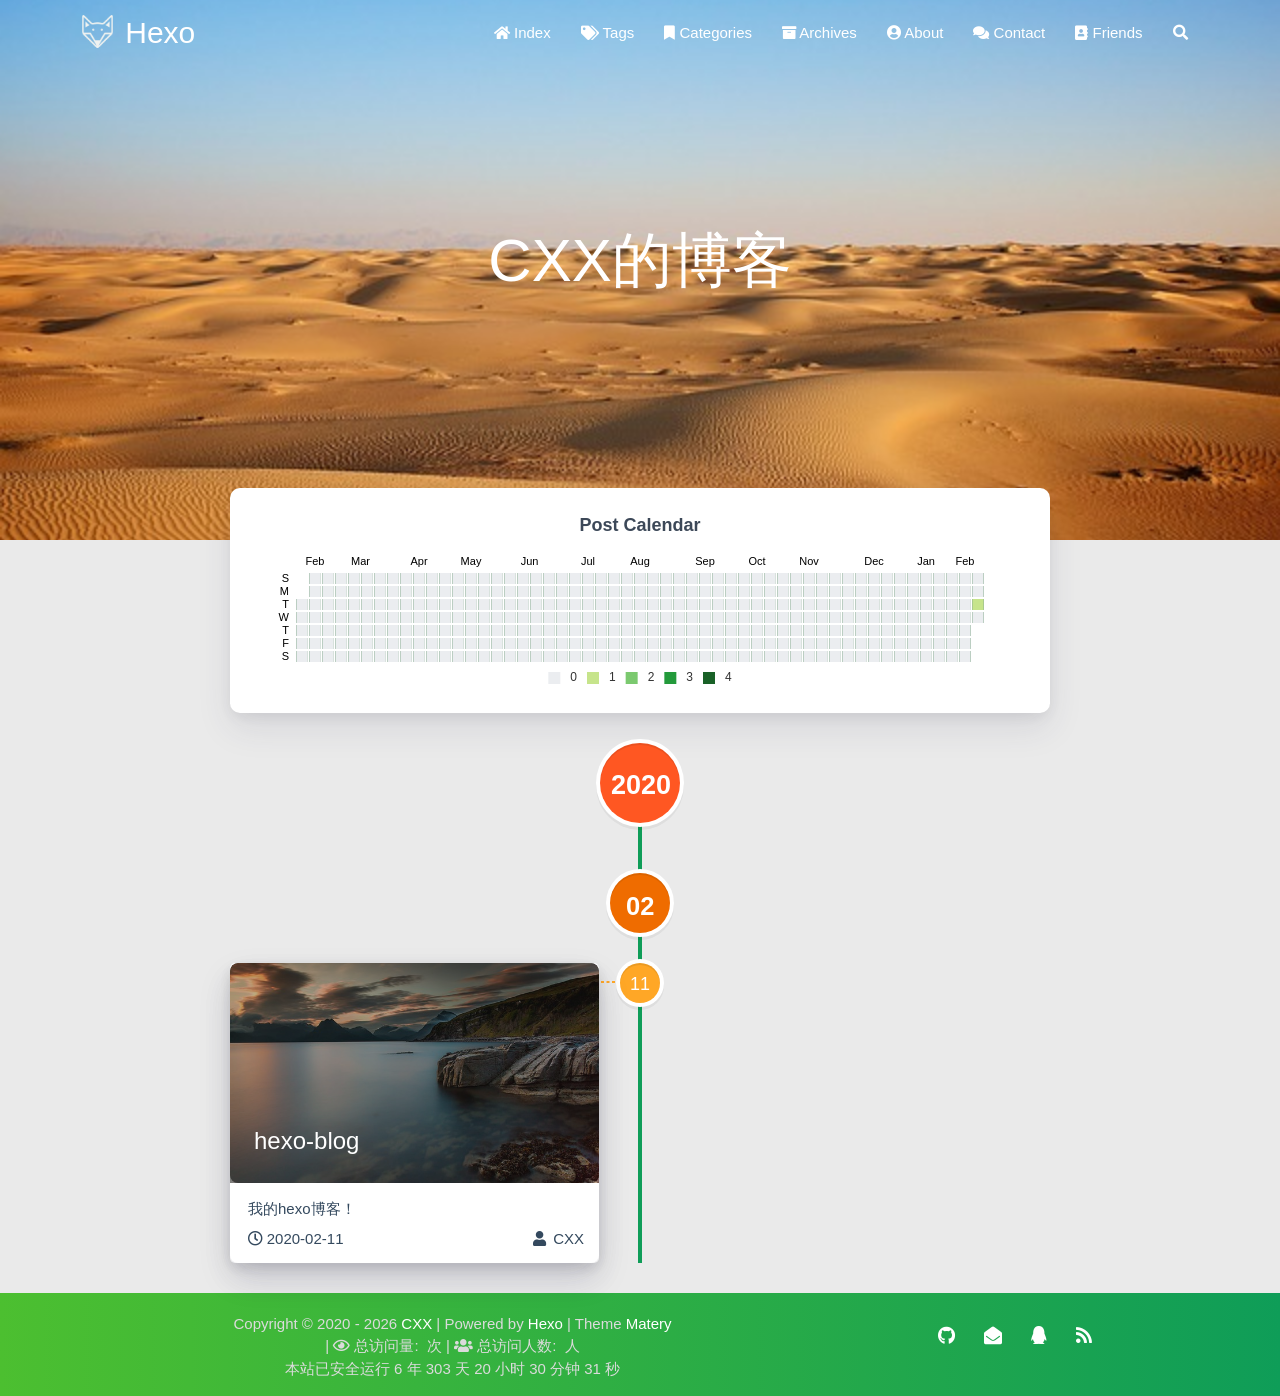
==== commit 24d1e32d: "Site updated: 2020-02-12 10:02:07" ====
--- a/archives/index.html
+++ b/archives/index.html
@@ -3,6 +3,7 @@
 
 
 <head>
+    <meta name="baidu-site-verification" content="pCzM3VJaB6" />
     <meta charset="utf-8">
     <meta name="keywords" content="归档, Hexo">
     <meta name="description" content="归档 | Hexo">
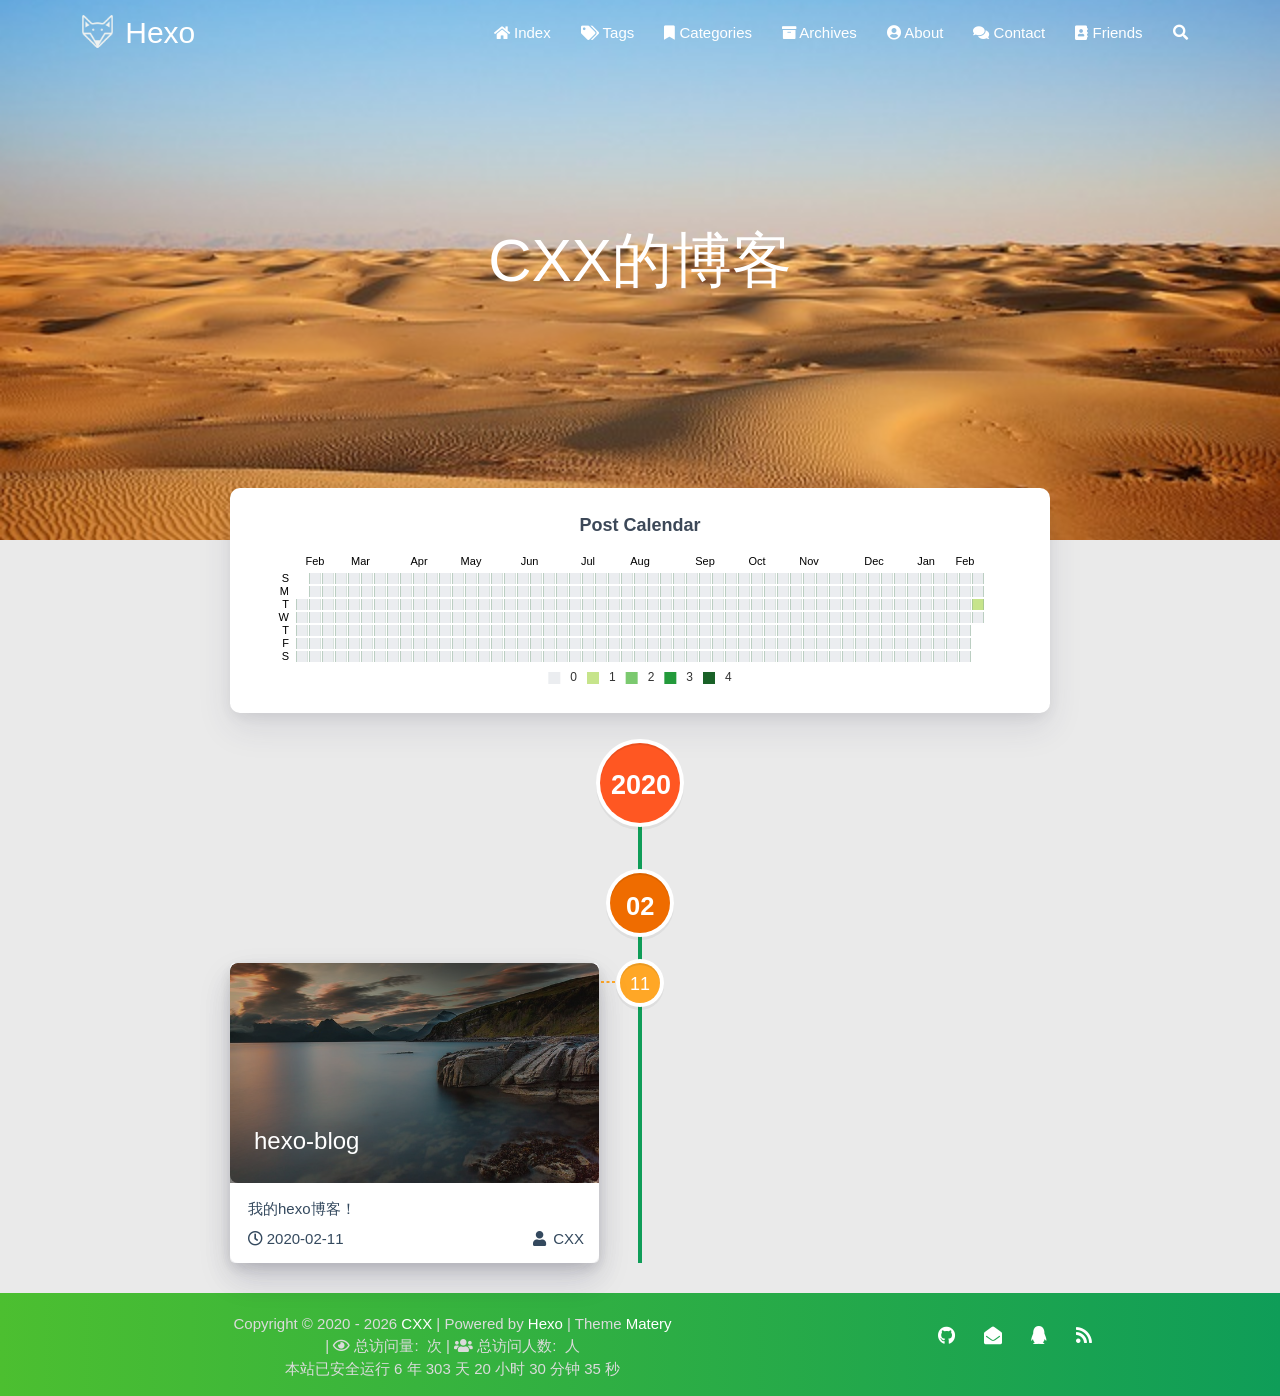
==== commit adb3987e: "Site updated: 2020-02-12 11:04:54" ====
--- a/archives/index.html
+++ b/archives/index.html
@@ -598,6 +598,8 @@
 
 </div>
     </div>
+    <script language=javascript> function siteTime() { window.setTimeout("siteTime()", 1000); var seconds = 1000; var minutes = seconds * 60; var hours = minutes * 60; var days = hours * 24; var years = days * 365; var today = new Date(); var todayYear = today.getFullYear(); var todayMonth = today.getMonth() + 1; var todayDate = today.getDate(); var todayHour = today.getHours(); var todayMinute = today.getMinutes(); var todaySecond = today.getSeconds(); /* Date.UTC() -- 返回date对象距世界标准时间(UTC)1970年1月1日午夜之间的毫秒数(时间戳) year - 作为date对象的年份，为4位年份值 month - 0-11之间的整数，做为date对象的月份 day - 1-31之间的整数，做为date对象的天数 hours - 0(午夜24点)-23之间的整数，做为date对象的小时数 minutes - 0-59之间的整数，做为date对象的分钟数 seconds - 0-59之间的整数，做为date对象的秒数 microseconds - 0-999之间的整数，做为date对象的毫秒数 */ var t1 = Date.UTC(2017, 09, 11, 00, 00, 00); //北京时间2018-2-13 00:00:00 var t2 = Date.UTC(todayYear, todayMonth, todayDate, todayHour, todayMinute, todaySecond); var diff = t2 - t1; var diffYears = Math.floor(diff / years); var diffDays = Math.floor((diff / days) - diffYears * 365); var diffHours = Math.floor((diff - (diffYears * 365 + diffDays) * days) / hours); var diffMinutes = Math.floor((diff - (diffYears * 365 + diffDays) * days - diffHours * hours) / minutes); var diffSeconds = Math.floor((diff - (diffYears * 365 + diffDays) * days - diffHours * hours - diffMinutes * minutes) / seconds); document.getElementById("sitetime").innerHTML = "本站已运行 " +diffYears+" 年 "+diffDays + " 天 " + diffHours + " 小时 " + diffMinutes + " 分钟 " + diffSeconds + " 秒"; }/*因为建站时间还没有一年，就将之注释掉了。需要的可以取消*/ siteTime();
+     </script>
 </footer>
 
 <div class="progress-bar"></div>
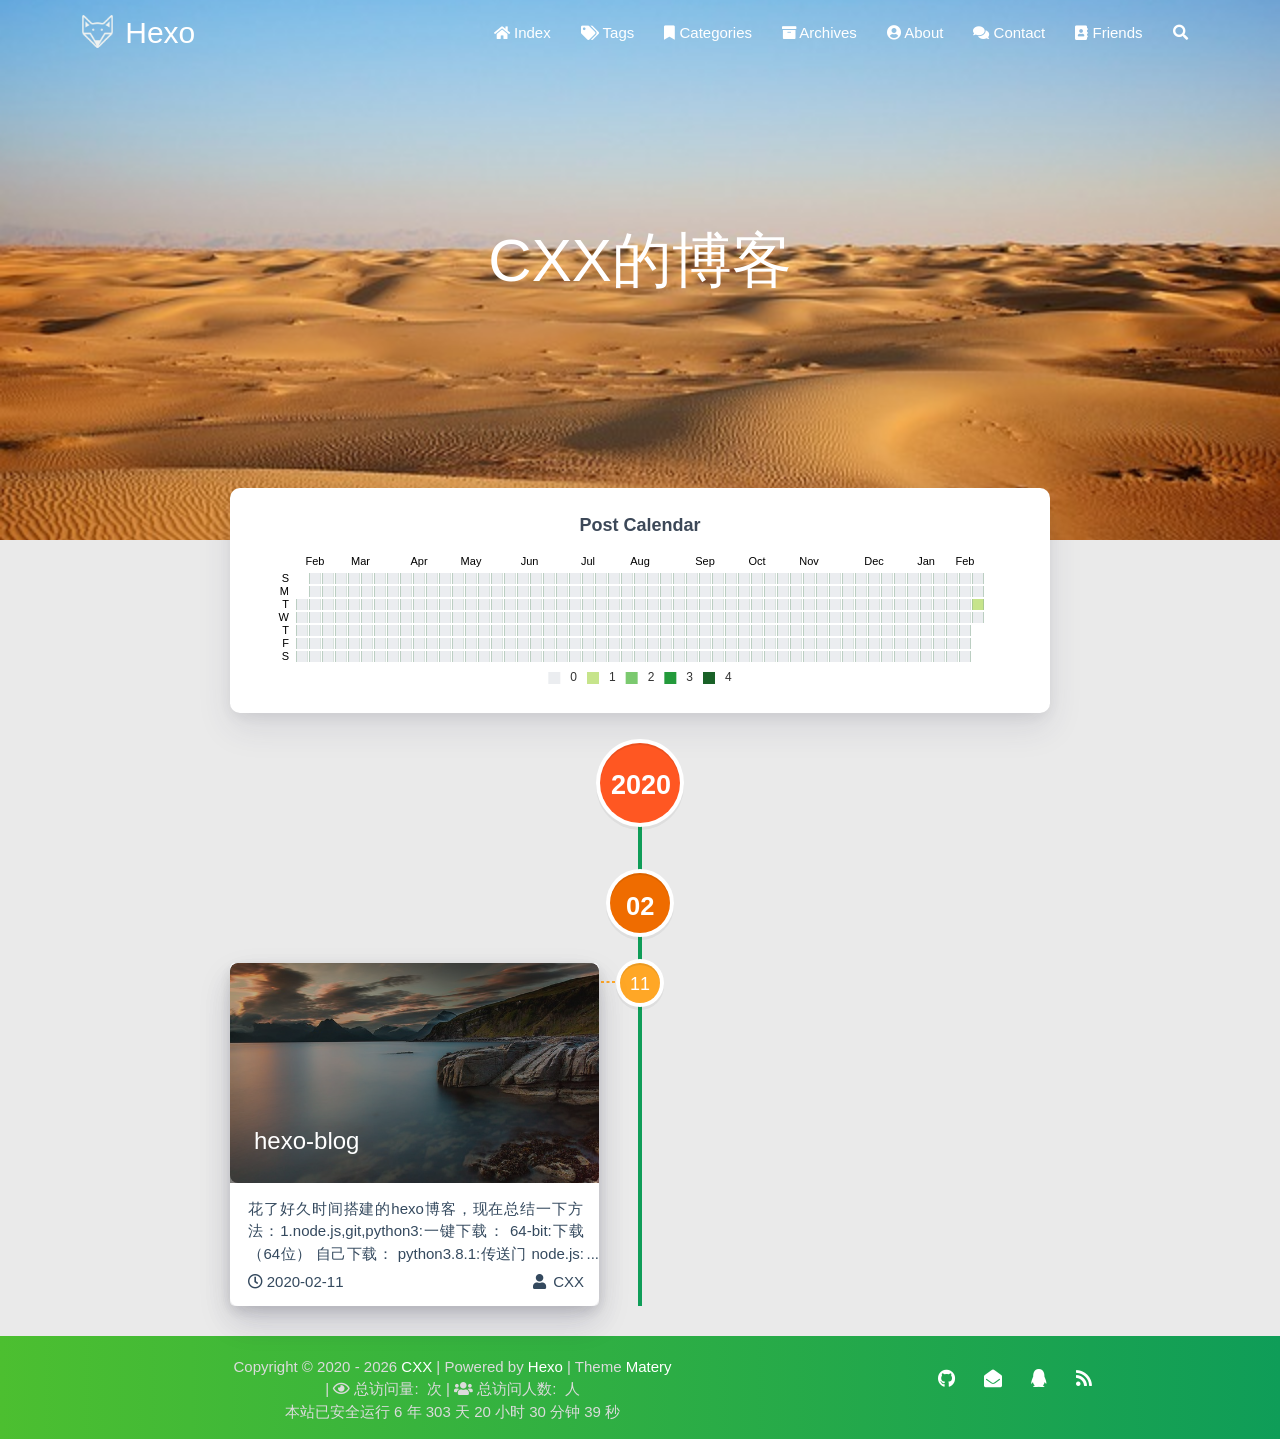
==== commit bc4c3888: "Site updated: 2020-02-12 14:23:45" ====
--- a/archives/index.html
+++ b/archives/index.html
@@ -458,9 +458,11 @@
                         <div class="card-content article-content">
                             <div class="summary block-with-text">
                                 
-                                    我的hexo博客！
-
-
+                                    花了好久时间搭建的hexo博客，现在总结一下方法：1.node.js,git,python3:一键下载：
+​        64-bit:下载（64位）
+自己下载：
+​    python3.8.1:传送门
+​    node.js:htt
                                 
                             </div>
                             <div class="publish-info">
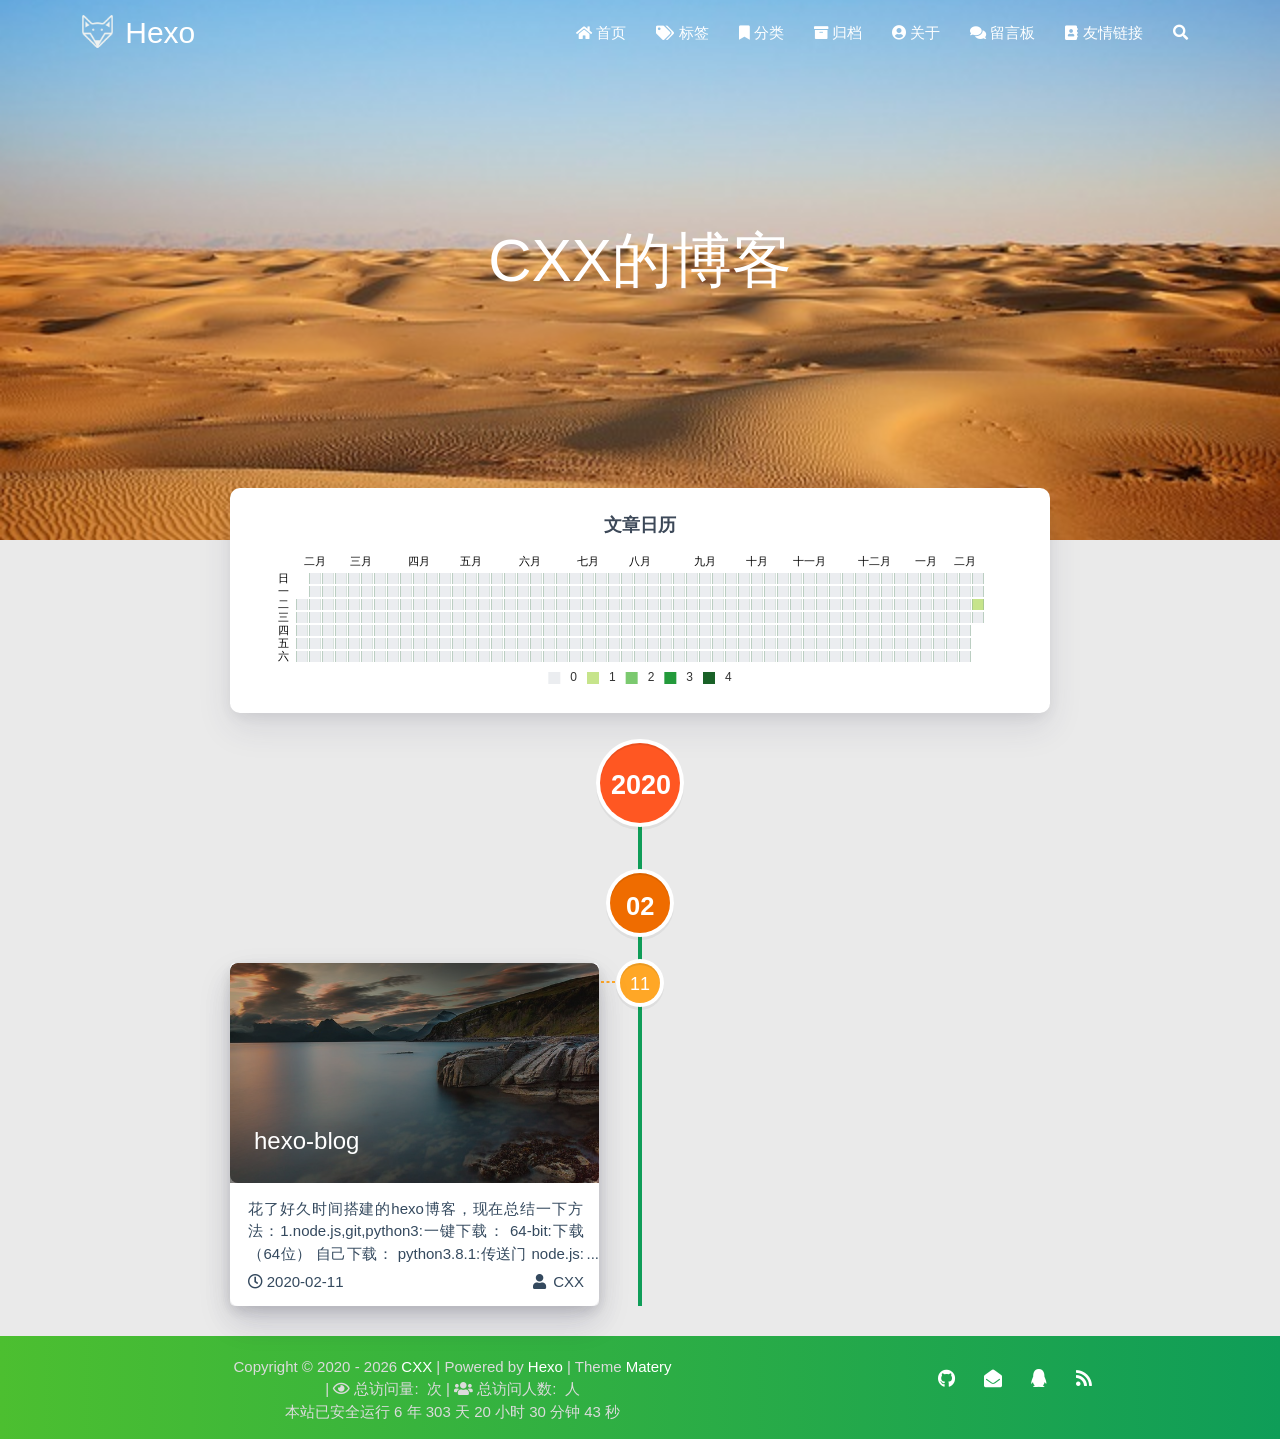
==== commit 2d36fd9e: "Site updated: 2020-02-12 15:28:37" ====
--- a/archives/index.html
+++ b/archives/index.html
@@ -1,5 +1,5 @@
 <!DOCTYPE HTML>
-<html lang="">
+<html lang="zh-CN">
 
 
 <head>
@@ -53,7 +53,7 @@
       
       <i class="fas fa-home" style="zoom: 0.6;"></i>
       
-      <span>Index</span>
+      <span>首页</span>
     </a>
     
   </li>
@@ -64,7 +64,7 @@
       
       <i class="fas fa-tags" style="zoom: 0.6;"></i>
       
-      <span>Tags</span>
+      <span>标签</span>
     </a>
     
   </li>
@@ -75,7 +75,7 @@
       
       <i class="fas fa-bookmark" style="zoom: 0.6;"></i>
       
-      <span>Categories</span>
+      <span>分类</span>
     </a>
     
   </li>
@@ -86,7 +86,7 @@
       
       <i class="fas fa-archive" style="zoom: 0.6;"></i>
       
-      <span>Archives</span>
+      <span>归档</span>
     </a>
     
   </li>
@@ -97,7 +97,7 @@
       
       <i class="fas fa-user-circle" style="zoom: 0.6;"></i>
       
-      <span>About</span>
+      <span>关于</span>
     </a>
     
   </li>
@@ -108,7 +108,7 @@
       
       <i class="fas fa-comments" style="zoom: 0.6;"></i>
       
-      <span>Contact</span>
+      <span>留言板</span>
     </a>
     
   </li>
@@ -119,7 +119,7 @@
       
       <i class="fas fa-address-book" style="zoom: 0.6;"></i>
       
-      <span>Friends</span>
+      <span>友情链接</span>
     </a>
     
   </li>
@@ -155,7 +155,7 @@
 			
 			    <i class="fa-fw fas fa-home"></i>
 			
-			Index
+			首页
 		</a>
           
         </li>
@@ -166,7 +166,7 @@
 			
 			    <i class="fa-fw fas fa-tags"></i>
 			
-			Tags
+			标签
 		</a>
           
         </li>
@@ -177,7 +177,7 @@
 			
 			    <i class="fa-fw fas fa-bookmark"></i>
 			
-			Categories
+			分类
 		</a>
           
         </li>
@@ -188,7 +188,7 @@
 			
 			    <i class="fa-fw fas fa-archive"></i>
 			
-			Archives
+			归档
 		</a>
           
         </li>
@@ -199,7 +199,7 @@
 			
 			    <i class="fa-fw fas fa-user-circle"></i>
 			
-			About
+			关于
 		</a>
           
         </li>
@@ -210,7 +210,7 @@
 			
 			    <i class="fa-fw fas fa-comments"></i>
 			
-			Contact
+			留言板
 		</a>
           
         </li>
@@ -221,7 +221,7 @@
 			
 			    <i class="fa-fw fas fa-address-book"></i>
 			
-			Friends
+			友情链接
 		</a>
           
         </li>
@@ -348,7 +348,7 @@
     let option = {
         title: {
             top: 0,
-            text: 'Post Calendar',
+            text: '文章日历',
             left: 'center',
             textStyle: {
                 color: '#3C4858'
@@ -395,12 +395,12 @@
                 show: false
             },
             monthLabel: {
-                nameMap: 'en',
+                nameMap: 'cn',
                 fontSize: 11
             },
             dayLabel: {
                 formatter: '{start}  1st',
-                nameMap: 'en',
+                nameMap: 'cn',
                 fontSize: 11
             }
         }],
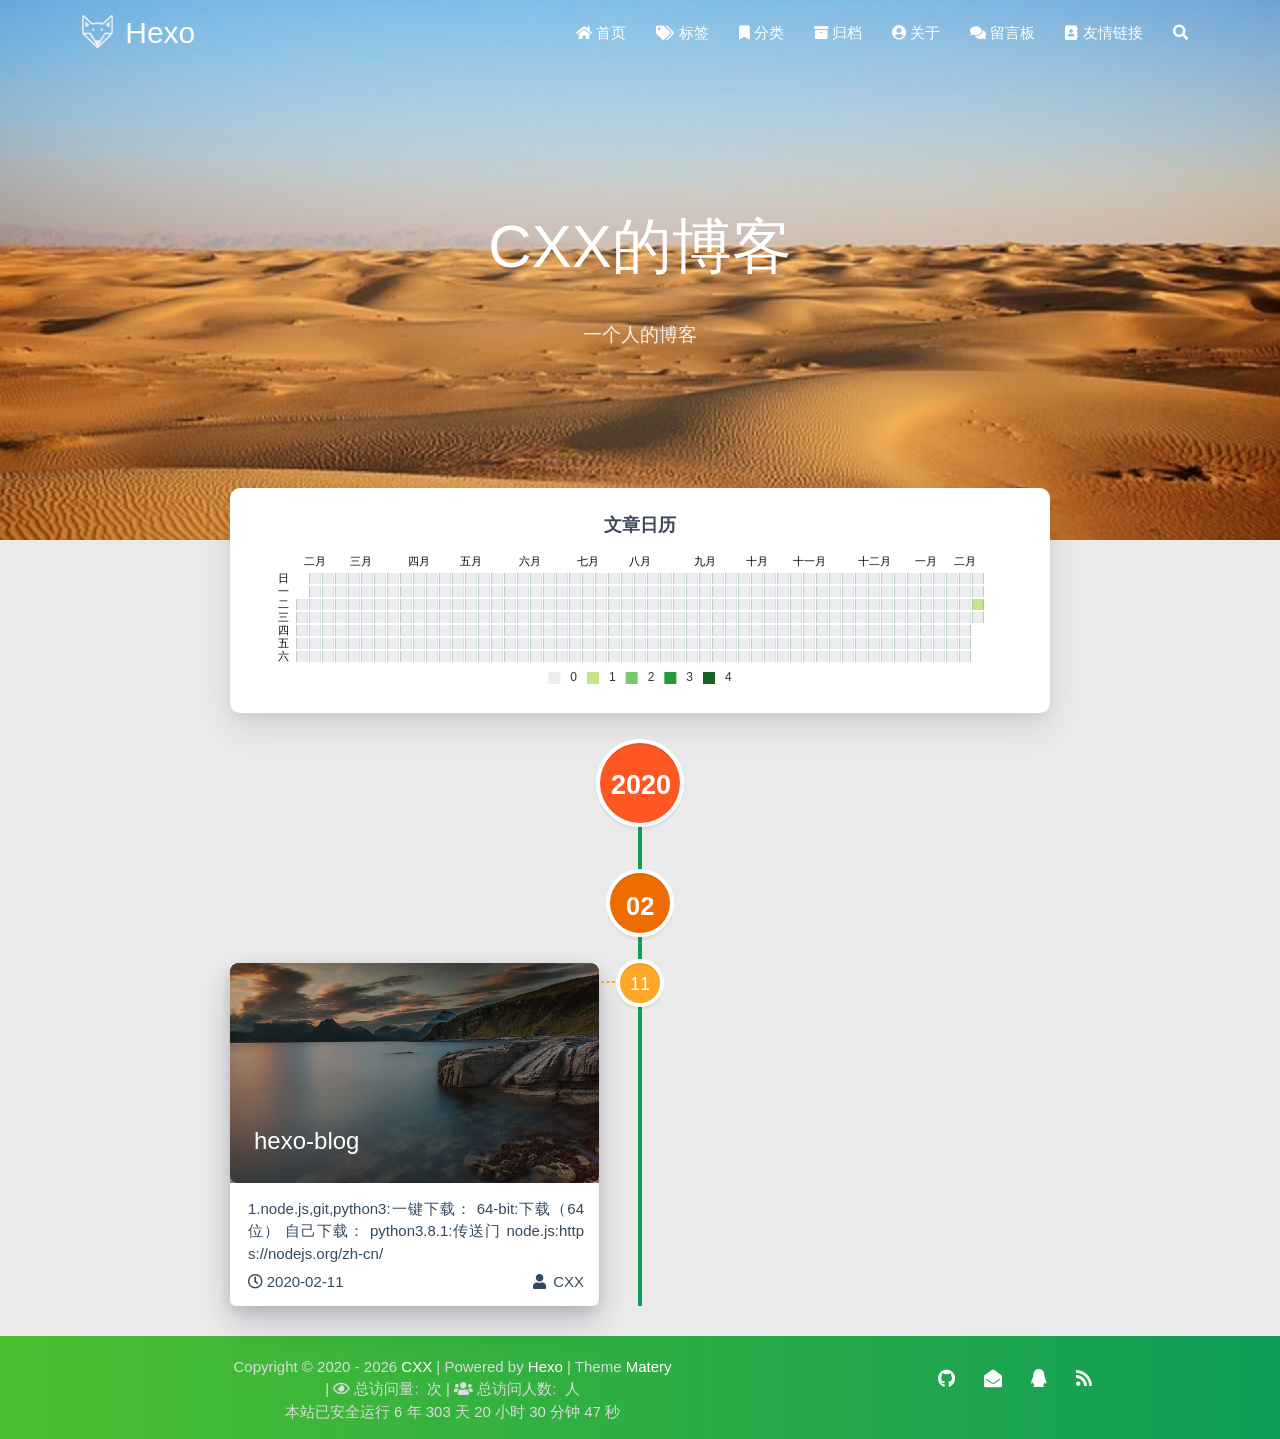
==== commit b2d4e147: "Site updated: 2020-02-12 15:35:43" ====
--- a/archives/index.html
+++ b/archives/index.html
@@ -140,7 +140,7 @@
         <div class="logo-name">Hexo</div>
         <div class="logo-desc">
             
-            Never really desperate, only the lost of the soul.
+            一个人的博客
             
         </div>
     </div>
@@ -313,7 +313,7 @@
 
             <div class="description center-align">
                 
-                
+                一个人的博客
                 
             </div>
         </div>
@@ -458,11 +458,12 @@
                         <div class="card-content article-content">
                             <div class="summary block-with-text">
                                 
-                                    花了好久时间搭建的hexo博客，现在总结一下方法：1.node.js,git,python3:一键下载：
+                                    1.node.js,git,python3:一键下载：
 ​        64-bit:下载（64位）
 自己下载：
 ​    python3.8.1:传送门
-​    node.js:htt
+​    node.js:https://nodejs.org/zh-cn/
+​ 
                                 
                             </div>
                             <div class="publish-info">
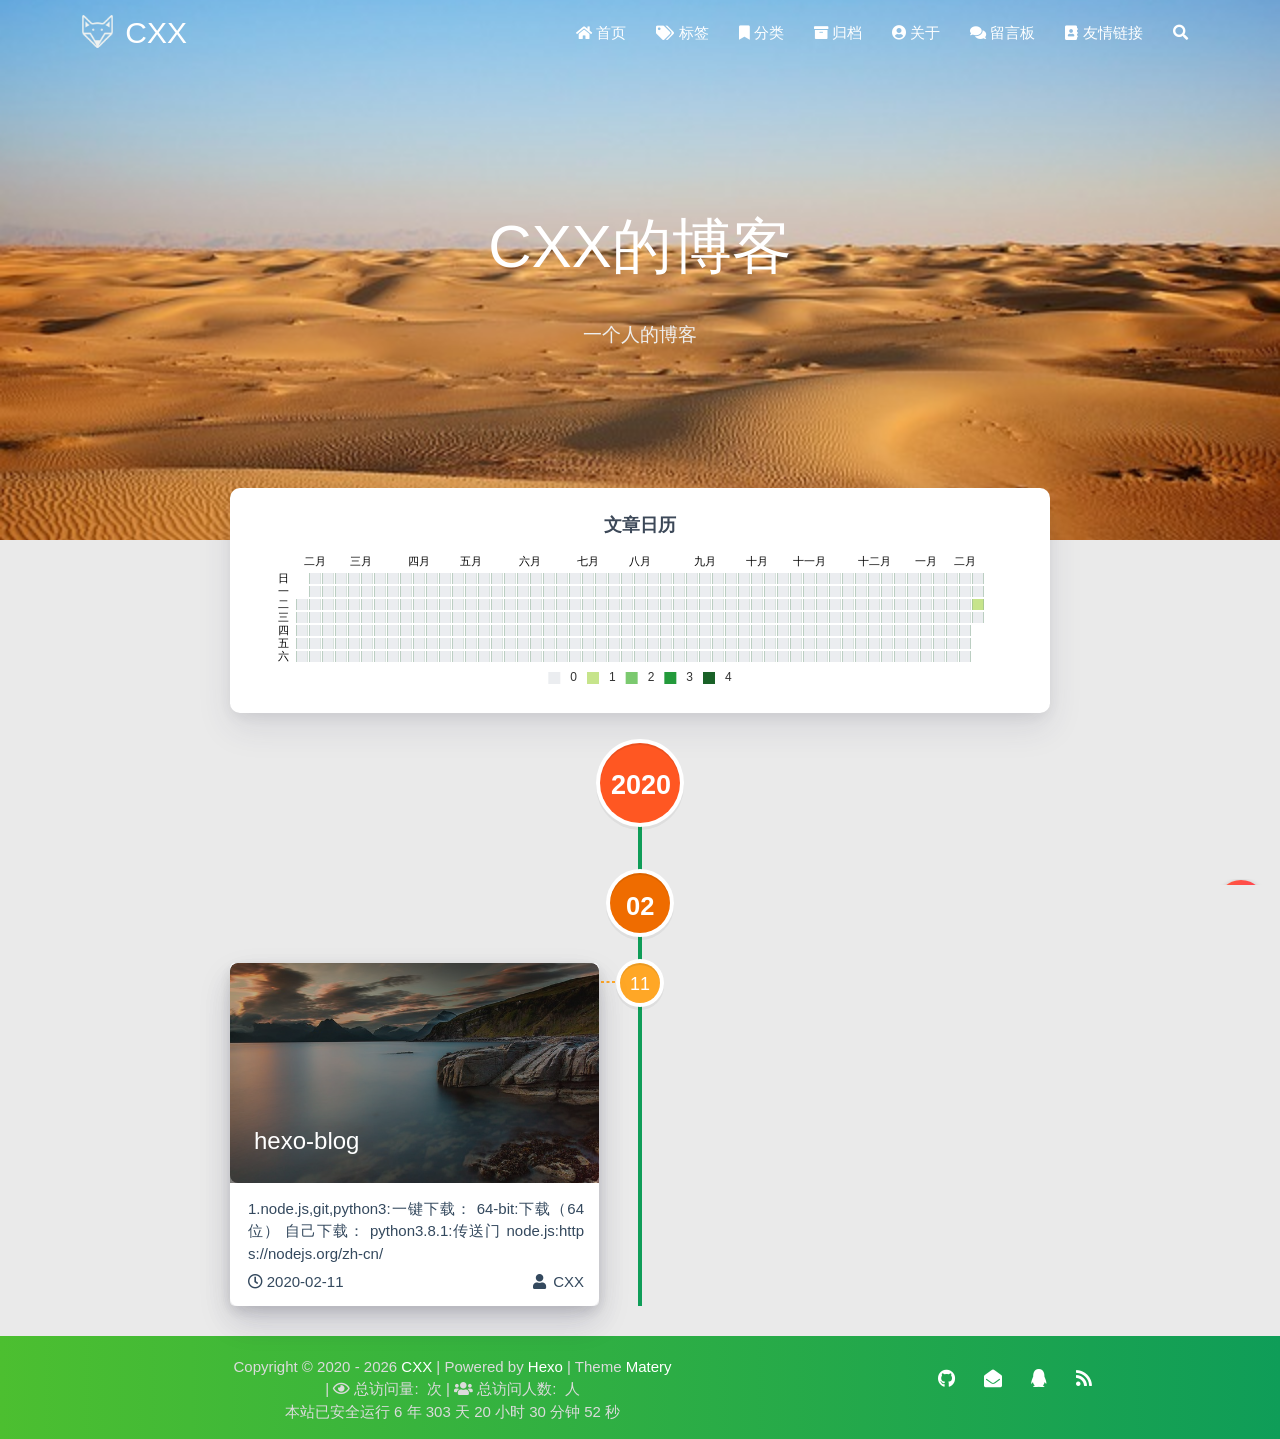
==== commit ff12df6c: "Site updated: 2020-02-12 15:42:33" ====
--- a/archives/index.html
+++ b/archives/index.html
@@ -5,8 +5,8 @@
 <head>
     <meta name="baidu-site-verification" content="pCzM3VJaB6" />
     <meta charset="utf-8">
-    <meta name="keywords" content="归档, Hexo">
-    <meta name="description" content="归档 | Hexo">
+    <meta name="keywords" content="归档, CXX">
+    <meta name="description" content="归档 | CXX">
     <meta http-equiv="X-UA-Compatible" content="IE=edge">
     <meta name="viewport" content="width=device-width, initial-scale=1.0, user-scalable=no">
     <meta name="renderer" content="webkit|ie-stand|ie-comp">
@@ -14,7 +14,7 @@
     <meta name="format-detection" content="telephone=no">
     <meta name="apple-mobile-web-app-capable" content="yes">
     <meta name="apple-mobile-web-app-status-bar-style" content="black-translucent">
-    <title>归档 | Hexo</title>
+    <title>归档 | CXX</title>
     <link rel="icon" type="image/png" href="/favicon.png">
 
     <link rel="stylesheet" type="text/css" href="/libs/awesome/css/all.css">
@@ -39,7 +39,7 @@
                     
                     <img src="/medias/logo.png" class="logo-img" alt="LOGO">
                     
-                    <span class="logo-span">Hexo</span>
+                    <span class="logo-span">CXX</span>
                 </a>
             </div>
             
@@ -137,7 +137,7 @@
         
         <img src="/medias/logo.png" class="logo-img circle responsive-img">
         
-        <div class="logo-name">Hexo</div>
+        <div class="logo-name">CXX</div>
         <div class="logo-desc">
             
             一个人的博客
@@ -446,7 +446,7 @@
             <article class="cd-timeline-content" data-aos="fade-up">
                 <div class="article col s12 m6">
                     <div class="card">
-                        <a href="/2020/02/11/hexo-blog/">
+                        <a href="/hexo-blog/">
                             <div class="card-image">
                                 
                                 
@@ -498,7 +498,7 @@
         <div class="col s12 m8 l8 copy-right">
             Copyright&nbsp;&copy;
             <span id="year">2020</span>
-            <a href="http://yoursite.com" target="_blank">CXX</a>
+            <a href="http://www.cx-code.com" target="_blank">CXX</a>
             |&nbsp;Powered by&nbsp;<a href="https://hexo.io/" target="_blank">Hexo</a>
             |&nbsp;Theme&nbsp;<a href="https://github.com/blinkfox/hexo-theme-matery" target="_blank">Matery</a>
             <br>
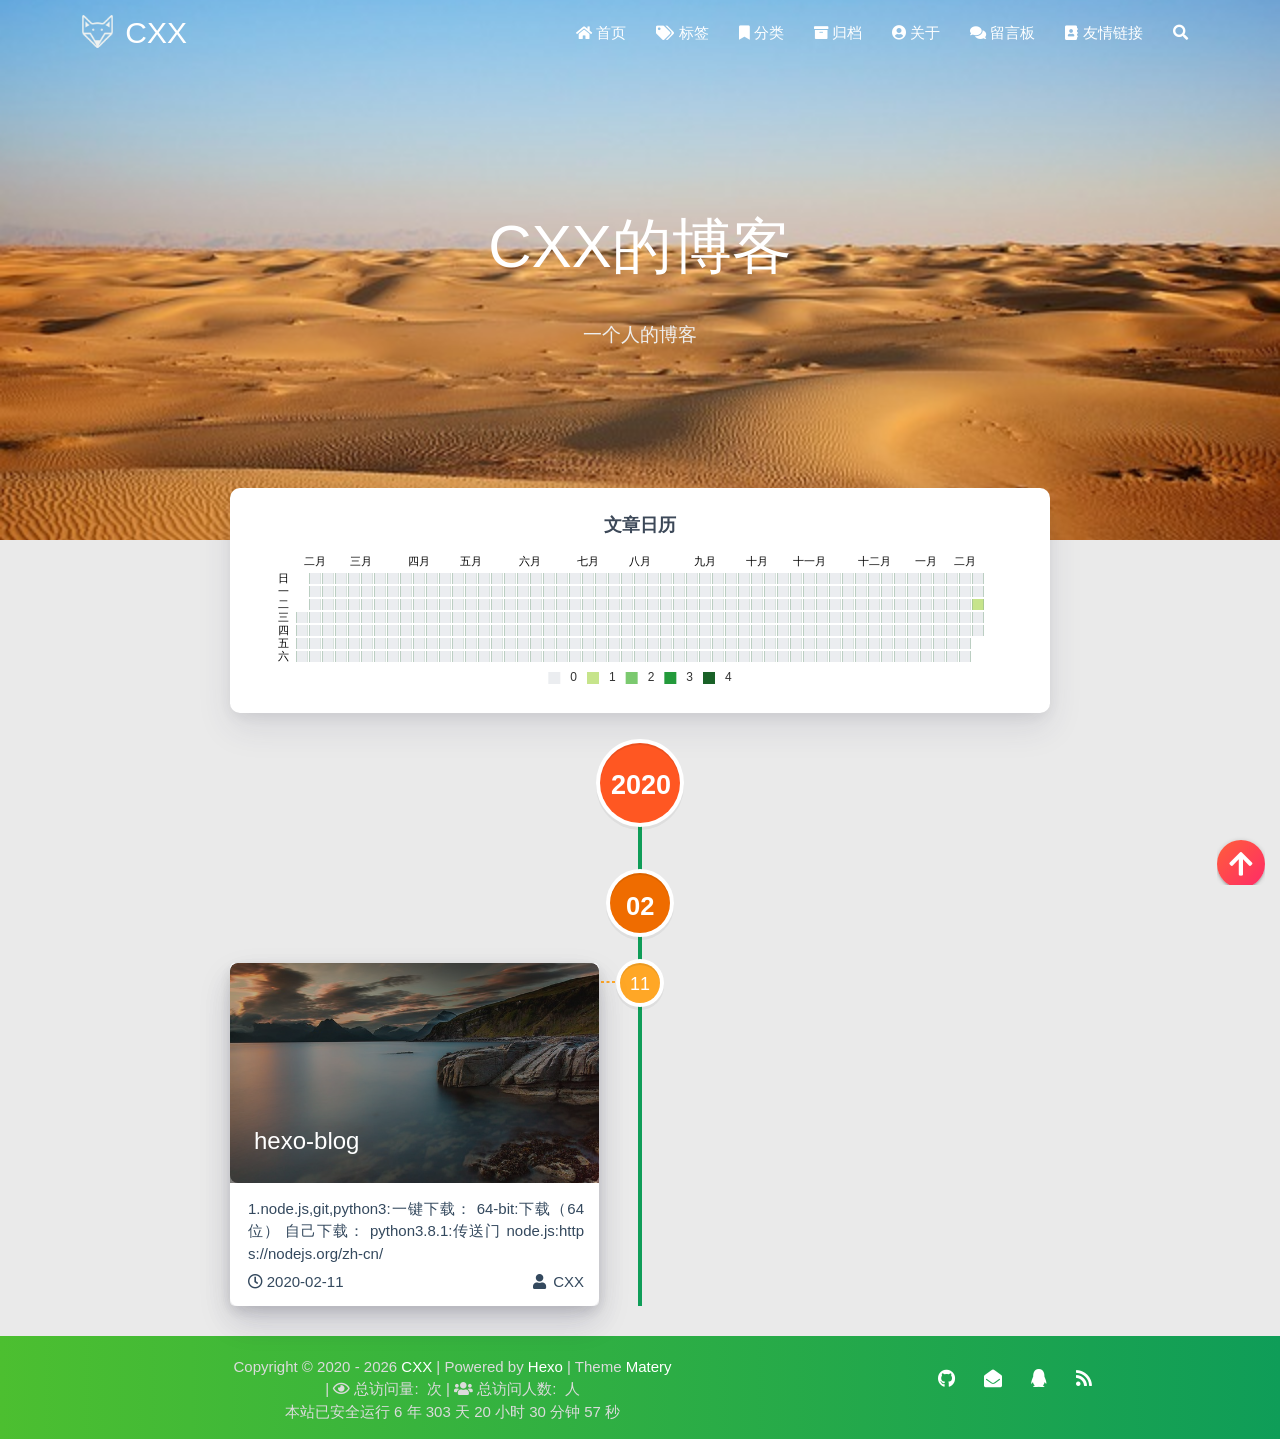
==== commit 4c80d3cd: "Site updated: 2020-02-13 13:49:32" ====
--- a/archives/index.html
+++ b/archives/index.html
@@ -381,7 +381,7 @@
         },
         calendar: [{
             left: 'center',
-            range: ["2019-02-12", "2020-02-12"],
+            range: ["2019-02-13", "2020-02-13"],
             cellSize: [13, 13],
             splitLine: {
                 show: false
@@ -408,7 +408,7 @@
             type: 'heatmap',
             coordinateSystem: 'calendar',
             calendarIndex: 0,
-            data: [["2019-02-12", 0], ["2019-02-13", 0], ["2019-02-14", 0], ["2019-02-15", 0], ["2019-02-16", 0], ["2019-02-17", 0], ["2019-02-18", 0], ["2019-02-19", 0], ["2019-02-20", 0], ["2019-02-21", 0], ["2019-02-22", 0], ["2019-02-23", 0], ["2019-02-24", 0], ["2019-02-25", 0], ["2019-02-26", 0], ["2019-02-27", 0], ["2019-02-28", 0], ["2019-03-01", 0], ["2019-03-02", 0], ["2019-03-03", 0], ["2019-03-04", 0], ["2019-03-05", 0], ["2019-03-06", 0], ["2019-03-07", 0], ["2019-03-08", 0], ["2019-03-09", 0], ["2019-03-10", 0], ["2019-03-11", 0], ["2019-03-12", 0], ["2019-03-13", 0], ["2019-03-14", 0], ["2019-03-15", 0], ["2019-03-16", 0], ["2019-03-17", 0], ["2019-03-18", 0], ["2019-03-19", 0], ["2019-03-20", 0], ["2019-03-21", 0], ["2019-03-22", 0], ["2019-03-23", 0], ["2019-03-24", 0], ["2019-03-25", 0], ["2019-03-26", 0], ["2019-03-27", 0], ["2019-03-28", 0], ["2019-03-29", 0], ["2019-03-30", 0], ["2019-03-31", 0], ["2019-04-01", 0], ["2019-04-02", 0], ["2019-04-03", 0], ["2019-04-04", 0], ["2019-04-05", 0], ["2019-04-06", 0], ["2019-04-07", 0], ["2019-04-08", 0], ["2019-04-09", 0], ["2019-04-10", 0], ["2019-04-11", 0], ["2019-04-12", 0], ["2019-04-13", 0], ["2019-04-14", 0], ["2019-04-15", 0], ["2019-04-16", 0], ["2019-04-17", 0], ["2019-04-18", 0], ["2019-04-19", 0], ["2019-04-20", 0], ["2019-04-21", 0], ["2019-04-22", 0], ["2019-04-23", 0], ["2019-04-24", 0], ["2019-04-25", 0], ["2019-04-26", 0], ["2019-04-27", 0], ["2019-04-28", 0], ["2019-04-29", 0], ["2019-04-30", 0], ["2019-05-01", 0], ["2019-05-02", 0], ["2019-05-03", 0], ["2019-05-04", 0], ["2019-05-05", 0], ["2019-05-06", 0], ["2019-05-07", 0], ["2019-05-08", 0], ["2019-05-09", 0], ["2019-05-10", 0], ["2019-05-11", 0], ["2019-05-12", 0], ["2019-05-13", 0], ["2019-05-14", 0], ["2019-05-15", 0], ["2019-05-16", 0], ["2019-05-17", 0], ["2019-05-18", 0], ["2019-05-19", 0], ["2019-05-20", 0], ["2019-05-21", 0], ["2019-05-22", 0], ["2019-05-23", 0], ["2019-05-24", 0], ["2019-05-25", 0], ["2019-05-26", 0], ["2019-05-27", 0], ["2019-05-28", 0], ["2019-05-29", 0], ["2019-05-30", 0], ["2019-05-31", 0], ["2019-06-01", 0], ["2019-06-02", 0], ["2019-06-03", 0], ["2019-06-04", 0], ["2019-06-05", 0], ["2019-06-06", 0], ["2019-06-07", 0], ["2019-06-08", 0], ["2019-06-09", 0], ["2019-06-10", 0], ["2019-06-11", 0], ["2019-06-12", 0], ["2019-06-13", 0], ["2019-06-14", 0], ["2019-06-15", 0], ["2019-06-16", 0], ["2019-06-17", 0], ["2019-06-18", 0], ["2019-06-19", 0], ["2019-06-20", 0], ["2019-06-21", 0], ["2019-06-22", 0], ["2019-06-23", 0], ["2019-06-24", 0], ["2019-06-25", 0], ["2019-06-26", 0], ["2019-06-27", 0], ["2019-06-28", 0], ["2019-06-29", 0], ["2019-06-30", 0], ["2019-07-01", 0], ["2019-07-02", 0], ["2019-07-03", 0], ["2019-07-04", 0], ["2019-07-05", 0], ["2019-07-06", 0], ["2019-07-07", 0], ["2019-07-08", 0], ["2019-07-09", 0], ["2019-07-10", 0], ["2019-07-11", 0], ["2019-07-12", 0], ["2019-07-13", 0], ["2019-07-14", 0], ["2019-07-15", 0], ["2019-07-16", 0], ["2019-07-17", 0], ["2019-07-18", 0], ["2019-07-19", 0], ["2019-07-20", 0], ["2019-07-21", 0], ["2019-07-22", 0], ["2019-07-23", 0], ["2019-07-24", 0], ["2019-07-25", 0], ["2019-07-26", 0], ["2019-07-27", 0], ["2019-07-28", 0], ["2019-07-29", 0], ["2019-07-30", 0], ["2019-07-31", 0], ["2019-08-01", 0], ["2019-08-02", 0], ["2019-08-03", 0], ["2019-08-04", 0], ["2019-08-05", 0], ["2019-08-06", 0], ["2019-08-07", 0], ["2019-08-08", 0], ["2019-08-09", 0], ["2019-08-10", 0], ["2019-08-11", 0], ["2019-08-12", 0], ["2019-08-13", 0], ["2019-08-14", 0], ["2019-08-15", 0], ["2019-08-16", 0], ["2019-08-17", 0], ["2019-08-18", 0], ["2019-08-19", 0], ["2019-08-20", 0], ["2019-08-21", 0], ["2019-08-22", 0], ["2019-08-23", 0], ["2019-08-24", 0], ["2019-08-25", 0], ["2019-08-26", 0], ["2019-08-27", 0], ["2019-08-28", 0], ["2019-08-29", 0], ["2019-08-30", 0], ["2019-08-31", 0], ["2019-09-01", 0], ["2019-09-02", 0], ["2019-09-03", 0], ["2019-09-04", 0], ["2019-09-05", 0], ["2019-09-06", 0], ["2019-09-07", 0], ["2019-09-08", 0], ["2019-09-09", 0], ["2019-09-10", 0], ["2019-09-11", 0], ["2019-09-12", 0], ["2019-09-13", 0], ["2019-09-14", 0], ["2019-09-15", 0], ["2019-09-16", 0], ["2019-09-17", 0], ["2019-09-18", 0], ["2019-09-19", 0], ["2019-09-20", 0], ["2019-09-21", 0], ["2019-09-22", 0], ["2019-09-23", 0], ["2019-09-24", 0], ["2019-09-25", 0], ["2019-09-26", 0], ["2019-09-27", 0], ["2019-09-28", 0], ["2019-09-29", 0], ["2019-09-30", 0], ["2019-10-01", 0], ["2019-10-02", 0], ["2019-10-03", 0], ["2019-10-04", 0], ["2019-10-05", 0], ["2019-10-06", 0], ["2019-10-07", 0], ["2019-10-08", 0], ["2019-10-09", 0], ["2019-10-10", 0], ["2019-10-11", 0], ["2019-10-12", 0], ["2019-10-13", 0], ["2019-10-14", 0], ["2019-10-15", 0], ["2019-10-16", 0], ["2019-10-17", 0], ["2019-10-18", 0], ["2019-10-19", 0], ["2019-10-20", 0], ["2019-10-21", 0], ["2019-10-22", 0], ["2019-10-23", 0], ["2019-10-24", 0], ["2019-10-25", 0], ["2019-10-26", 0], ["2019-10-27", 0], ["2019-10-28", 0], ["2019-10-29", 0], ["2019-10-30", 0], ["2019-10-31", 0], ["2019-11-01", 0], ["2019-11-02", 0], ["2019-11-03", 0], ["2019-11-04", 0], ["2019-11-05", 0], ["2019-11-06", 0], ["2019-11-07", 0], ["2019-11-08", 0], ["2019-11-09", 0], ["2019-11-10", 0], ["2019-11-11", 0], ["2019-11-12", 0], ["2019-11-13", 0], ["2019-11-14", 0], ["2019-11-15", 0], ["2019-11-16", 0], ["2019-11-17", 0], ["2019-11-18", 0], ["2019-11-19", 0], ["2019-11-20", 0], ["2019-11-21", 0], ["2019-11-22", 0], ["2019-11-23", 0], ["2019-11-24", 0], ["2019-11-25", 0], ["2019-11-26", 0], ["2019-11-27", 0], ["2019-11-28", 0], ["2019-11-29", 0], ["2019-11-30", 0], ["2019-12-01", 0], ["2019-12-02", 0], ["2019-12-03", 0], ["2019-12-04", 0], ["2019-12-05", 0], ["2019-12-06", 0], ["2019-12-07", 0], ["2019-12-08", 0], ["2019-12-09", 0], ["2019-12-10", 0], ["2019-12-11", 0], ["2019-12-12", 0], ["2019-12-13", 0], ["2019-12-14", 0], ["2019-12-15", 0], ["2019-12-16", 0], ["2019-12-17", 0], ["2019-12-18", 0], ["2019-12-19", 0], ["2019-12-20", 0], ["2019-12-21", 0], ["2019-12-22", 0], ["2019-12-23", 0], ["2019-12-24", 0], ["2019-12-25", 0], ["2019-12-26", 0], ["2019-12-27", 0], ["2019-12-28", 0], ["2019-12-29", 0], ["2019-12-30", 0], ["2019-12-31", 0], ["2020-01-01", 0], ["2020-01-02", 0], ["2020-01-03", 0], ["2020-01-04", 0], ["2020-01-05", 0], ["2020-01-06", 0], ["2020-01-07", 0], ["2020-01-08", 0], ["2020-01-09", 0], ["2020-01-10", 0], ["2020-01-11", 0], ["2020-01-12", 0], ["2020-01-13", 0], ["2020-01-14", 0], ["2020-01-15", 0], ["2020-01-16", 0], ["2020-01-17", 0], ["2020-01-18", 0], ["2020-01-19", 0], ["2020-01-20", 0], ["2020-01-21", 0], ["2020-01-22", 0], ["2020-01-23", 0], ["2020-01-24", 0], ["2020-01-25", 0], ["2020-01-26", 0], ["2020-01-27", 0], ["2020-01-28", 0], ["2020-01-29", 0], ["2020-01-30", 0], ["2020-01-31", 0], ["2020-02-01", 0], ["2020-02-02", 0], ["2020-02-03", 0], ["2020-02-04", 0], ["2020-02-05", 0], ["2020-02-06", 0], ["2020-02-07", 0], ["2020-02-08", 0], ["2020-02-09", 0], ["2020-02-10", 0], ["2020-02-11", 1], ["2020-02-12", 0]]
+            data: [["2019-02-13", 0], ["2019-02-14", 0], ["2019-02-15", 0], ["2019-02-16", 0], ["2019-02-17", 0], ["2019-02-18", 0], ["2019-02-19", 0], ["2019-02-20", 0], ["2019-02-21", 0], ["2019-02-22", 0], ["2019-02-23", 0], ["2019-02-24", 0], ["2019-02-25", 0], ["2019-02-26", 0], ["2019-02-27", 0], ["2019-02-28", 0], ["2019-03-01", 0], ["2019-03-02", 0], ["2019-03-03", 0], ["2019-03-04", 0], ["2019-03-05", 0], ["2019-03-06", 0], ["2019-03-07", 0], ["2019-03-08", 0], ["2019-03-09", 0], ["2019-03-10", 0], ["2019-03-11", 0], ["2019-03-12", 0], ["2019-03-13", 0], ["2019-03-14", 0], ["2019-03-15", 0], ["2019-03-16", 0], ["2019-03-17", 0], ["2019-03-18", 0], ["2019-03-19", 0], ["2019-03-20", 0], ["2019-03-21", 0], ["2019-03-22", 0], ["2019-03-23", 0], ["2019-03-24", 0], ["2019-03-25", 0], ["2019-03-26", 0], ["2019-03-27", 0], ["2019-03-28", 0], ["2019-03-29", 0], ["2019-03-30", 0], ["2019-03-31", 0], ["2019-04-01", 0], ["2019-04-02", 0], ["2019-04-03", 0], ["2019-04-04", 0], ["2019-04-05", 0], ["2019-04-06", 0], ["2019-04-07", 0], ["2019-04-08", 0], ["2019-04-09", 0], ["2019-04-10", 0], ["2019-04-11", 0], ["2019-04-12", 0], ["2019-04-13", 0], ["2019-04-14", 0], ["2019-04-15", 0], ["2019-04-16", 0], ["2019-04-17", 0], ["2019-04-18", 0], ["2019-04-19", 0], ["2019-04-20", 0], ["2019-04-21", 0], ["2019-04-22", 0], ["2019-04-23", 0], ["2019-04-24", 0], ["2019-04-25", 0], ["2019-04-26", 0], ["2019-04-27", 0], ["2019-04-28", 0], ["2019-04-29", 0], ["2019-04-30", 0], ["2019-05-01", 0], ["2019-05-02", 0], ["2019-05-03", 0], ["2019-05-04", 0], ["2019-05-05", 0], ["2019-05-06", 0], ["2019-05-07", 0], ["2019-05-08", 0], ["2019-05-09", 0], ["2019-05-10", 0], ["2019-05-11", 0], ["2019-05-12", 0], ["2019-05-13", 0], ["2019-05-14", 0], ["2019-05-15", 0], ["2019-05-16", 0], ["2019-05-17", 0], ["2019-05-18", 0], ["2019-05-19", 0], ["2019-05-20", 0], ["2019-05-21", 0], ["2019-05-22", 0], ["2019-05-23", 0], ["2019-05-24", 0], ["2019-05-25", 0], ["2019-05-26", 0], ["2019-05-27", 0], ["2019-05-28", 0], ["2019-05-29", 0], ["2019-05-30", 0], ["2019-05-31", 0], ["2019-06-01", 0], ["2019-06-02", 0], ["2019-06-03", 0], ["2019-06-04", 0], ["2019-06-05", 0], ["2019-06-06", 0], ["2019-06-07", 0], ["2019-06-08", 0], ["2019-06-09", 0], ["2019-06-10", 0], ["2019-06-11", 0], ["2019-06-12", 0], ["2019-06-13", 0], ["2019-06-14", 0], ["2019-06-15", 0], ["2019-06-16", 0], ["2019-06-17", 0], ["2019-06-18", 0], ["2019-06-19", 0], ["2019-06-20", 0], ["2019-06-21", 0], ["2019-06-22", 0], ["2019-06-23", 0], ["2019-06-24", 0], ["2019-06-25", 0], ["2019-06-26", 0], ["2019-06-27", 0], ["2019-06-28", 0], ["2019-06-29", 0], ["2019-06-30", 0], ["2019-07-01", 0], ["2019-07-02", 0], ["2019-07-03", 0], ["2019-07-04", 0], ["2019-07-05", 0], ["2019-07-06", 0], ["2019-07-07", 0], ["2019-07-08", 0], ["2019-07-09", 0], ["2019-07-10", 0], ["2019-07-11", 0], ["2019-07-12", 0], ["2019-07-13", 0], ["2019-07-14", 0], ["2019-07-15", 0], ["2019-07-16", 0], ["2019-07-17", 0], ["2019-07-18", 0], ["2019-07-19", 0], ["2019-07-20", 0], ["2019-07-21", 0], ["2019-07-22", 0], ["2019-07-23", 0], ["2019-07-24", 0], ["2019-07-25", 0], ["2019-07-26", 0], ["2019-07-27", 0], ["2019-07-28", 0], ["2019-07-29", 0], ["2019-07-30", 0], ["2019-07-31", 0], ["2019-08-01", 0], ["2019-08-02", 0], ["2019-08-03", 0], ["2019-08-04", 0], ["2019-08-05", 0], ["2019-08-06", 0], ["2019-08-07", 0], ["2019-08-08", 0], ["2019-08-09", 0], ["2019-08-10", 0], ["2019-08-11", 0], ["2019-08-12", 0], ["2019-08-13", 0], ["2019-08-14", 0], ["2019-08-15", 0], ["2019-08-16", 0], ["2019-08-17", 0], ["2019-08-18", 0], ["2019-08-19", 0], ["2019-08-20", 0], ["2019-08-21", 0], ["2019-08-22", 0], ["2019-08-23", 0], ["2019-08-24", 0], ["2019-08-25", 0], ["2019-08-26", 0], ["2019-08-27", 0], ["2019-08-28", 0], ["2019-08-29", 0], ["2019-08-30", 0], ["2019-08-31", 0], ["2019-09-01", 0], ["2019-09-02", 0], ["2019-09-03", 0], ["2019-09-04", 0], ["2019-09-05", 0], ["2019-09-06", 0], ["2019-09-07", 0], ["2019-09-08", 0], ["2019-09-09", 0], ["2019-09-10", 0], ["2019-09-11", 0], ["2019-09-12", 0], ["2019-09-13", 0], ["2019-09-14", 0], ["2019-09-15", 0], ["2019-09-16", 0], ["2019-09-17", 0], ["2019-09-18", 0], ["2019-09-19", 0], ["2019-09-20", 0], ["2019-09-21", 0], ["2019-09-22", 0], ["2019-09-23", 0], ["2019-09-24", 0], ["2019-09-25", 0], ["2019-09-26", 0], ["2019-09-27", 0], ["2019-09-28", 0], ["2019-09-29", 0], ["2019-09-30", 0], ["2019-10-01", 0], ["2019-10-02", 0], ["2019-10-03", 0], ["2019-10-04", 0], ["2019-10-05", 0], ["2019-10-06", 0], ["2019-10-07", 0], ["2019-10-08", 0], ["2019-10-09", 0], ["2019-10-10", 0], ["2019-10-11", 0], ["2019-10-12", 0], ["2019-10-13", 0], ["2019-10-14", 0], ["2019-10-15", 0], ["2019-10-16", 0], ["2019-10-17", 0], ["2019-10-18", 0], ["2019-10-19", 0], ["2019-10-20", 0], ["2019-10-21", 0], ["2019-10-22", 0], ["2019-10-23", 0], ["2019-10-24", 0], ["2019-10-25", 0], ["2019-10-26", 0], ["2019-10-27", 0], ["2019-10-28", 0], ["2019-10-29", 0], ["2019-10-30", 0], ["2019-10-31", 0], ["2019-11-01", 0], ["2019-11-02", 0], ["2019-11-03", 0], ["2019-11-04", 0], ["2019-11-05", 0], ["2019-11-06", 0], ["2019-11-07", 0], ["2019-11-08", 0], ["2019-11-09", 0], ["2019-11-10", 0], ["2019-11-11", 0], ["2019-11-12", 0], ["2019-11-13", 0], ["2019-11-14", 0], ["2019-11-15", 0], ["2019-11-16", 0], ["2019-11-17", 0], ["2019-11-18", 0], ["2019-11-19", 0], ["2019-11-20", 0], ["2019-11-21", 0], ["2019-11-22", 0], ["2019-11-23", 0], ["2019-11-24", 0], ["2019-11-25", 0], ["2019-11-26", 0], ["2019-11-27", 0], ["2019-11-28", 0], ["2019-11-29", 0], ["2019-11-30", 0], ["2019-12-01", 0], ["2019-12-02", 0], ["2019-12-03", 0], ["2019-12-04", 0], ["2019-12-05", 0], ["2019-12-06", 0], ["2019-12-07", 0], ["2019-12-08", 0], ["2019-12-09", 0], ["2019-12-10", 0], ["2019-12-11", 0], ["2019-12-12", 0], ["2019-12-13", 0], ["2019-12-14", 0], ["2019-12-15", 0], ["2019-12-16", 0], ["2019-12-17", 0], ["2019-12-18", 0], ["2019-12-19", 0], ["2019-12-20", 0], ["2019-12-21", 0], ["2019-12-22", 0], ["2019-12-23", 0], ["2019-12-24", 0], ["2019-12-25", 0], ["2019-12-26", 0], ["2019-12-27", 0], ["2019-12-28", 0], ["2019-12-29", 0], ["2019-12-30", 0], ["2019-12-31", 0], ["2020-01-01", 0], ["2020-01-02", 0], ["2020-01-03", 0], ["2020-01-04", 0], ["2020-01-05", 0], ["2020-01-06", 0], ["2020-01-07", 0], ["2020-01-08", 0], ["2020-01-09", 0], ["2020-01-10", 0], ["2020-01-11", 0], ["2020-01-12", 0], ["2020-01-13", 0], ["2020-01-14", 0], ["2020-01-15", 0], ["2020-01-16", 0], ["2020-01-17", 0], ["2020-01-18", 0], ["2020-01-19", 0], ["2020-01-20", 0], ["2020-01-21", 0], ["2020-01-22", 0], ["2020-01-23", 0], ["2020-01-24", 0], ["2020-01-25", 0], ["2020-01-26", 0], ["2020-01-27", 0], ["2020-01-28", 0], ["2020-01-29", 0], ["2020-01-30", 0], ["2020-01-31", 0], ["2020-02-01", 0], ["2020-02-02", 0], ["2020-02-03", 0], ["2020-02-04", 0], ["2020-02-05", 0], ["2020-02-06", 0], ["2020-02-07", 0], ["2020-02-08", 0], ["2020-02-09", 0], ["2020-02-10", 0], ["2020-02-11", 1], ["2020-02-12", 0], ["2020-02-13", 0]]
         }]
 
     };
